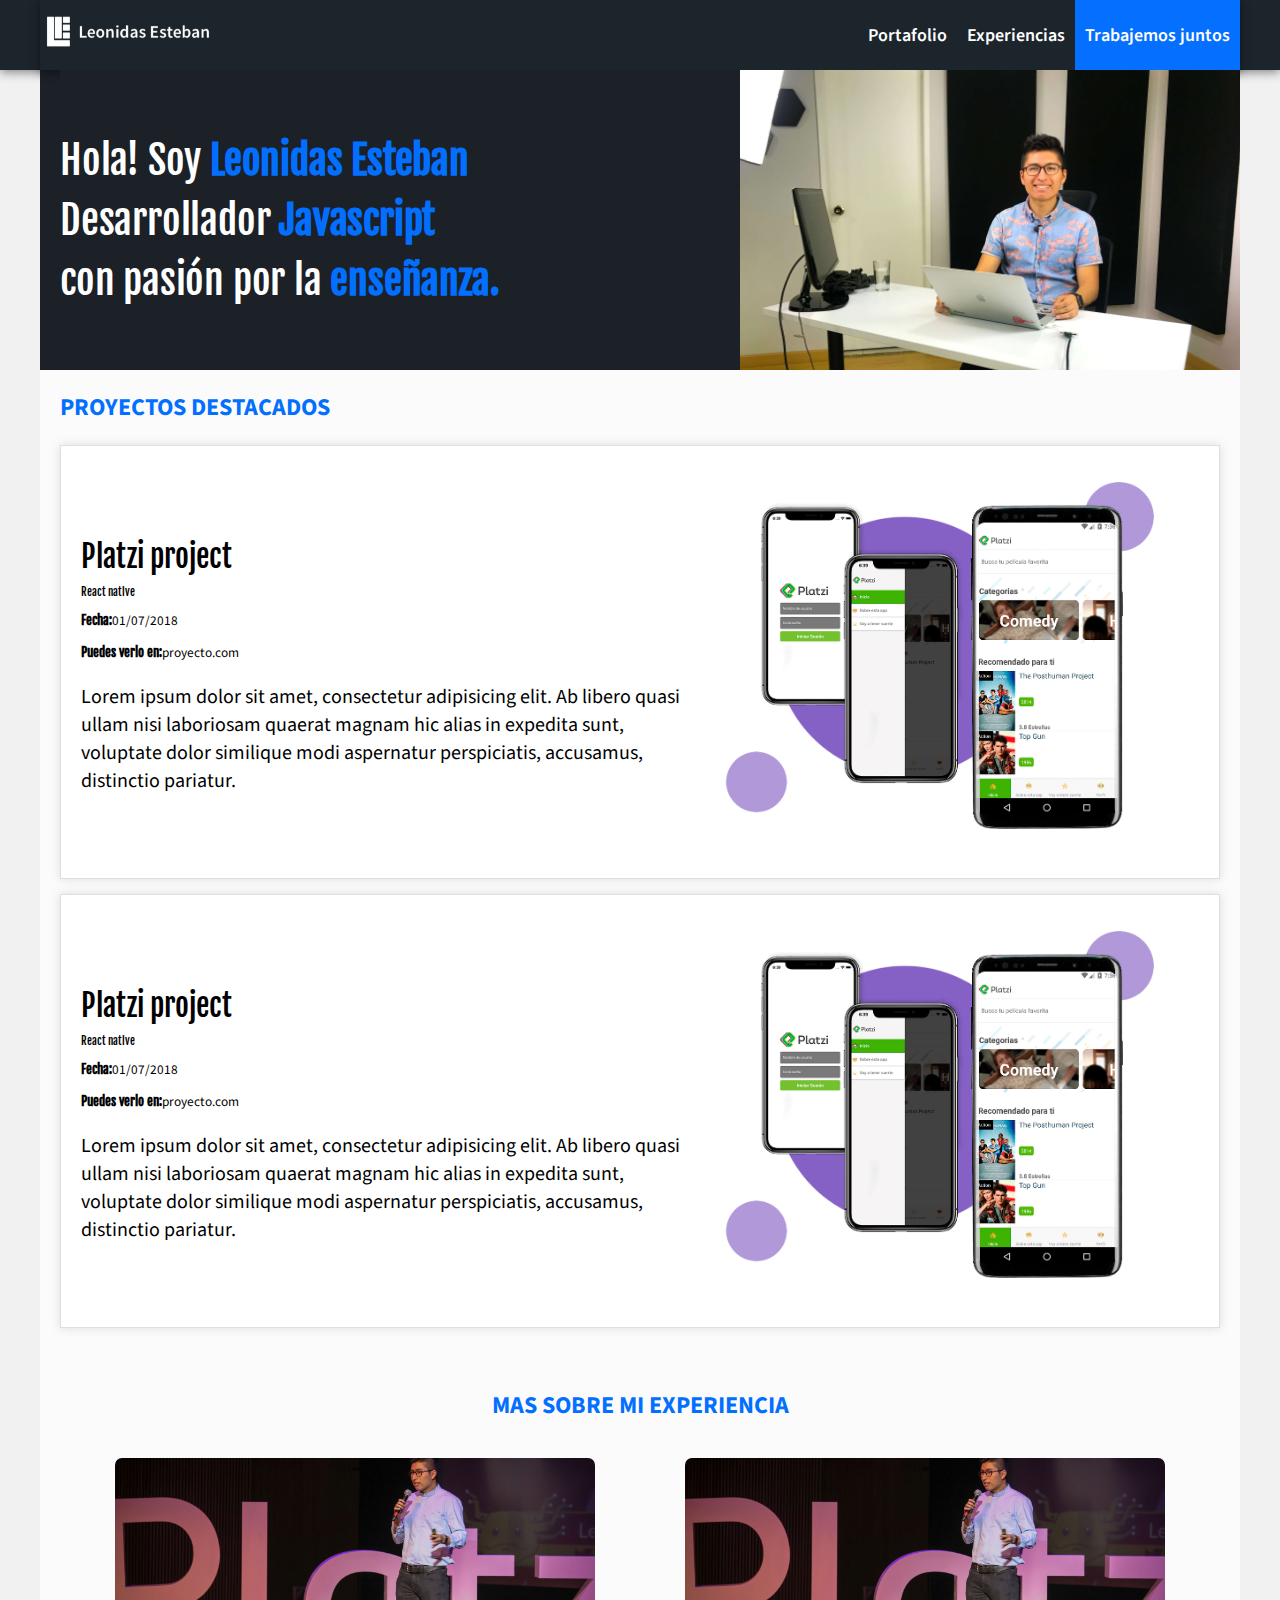
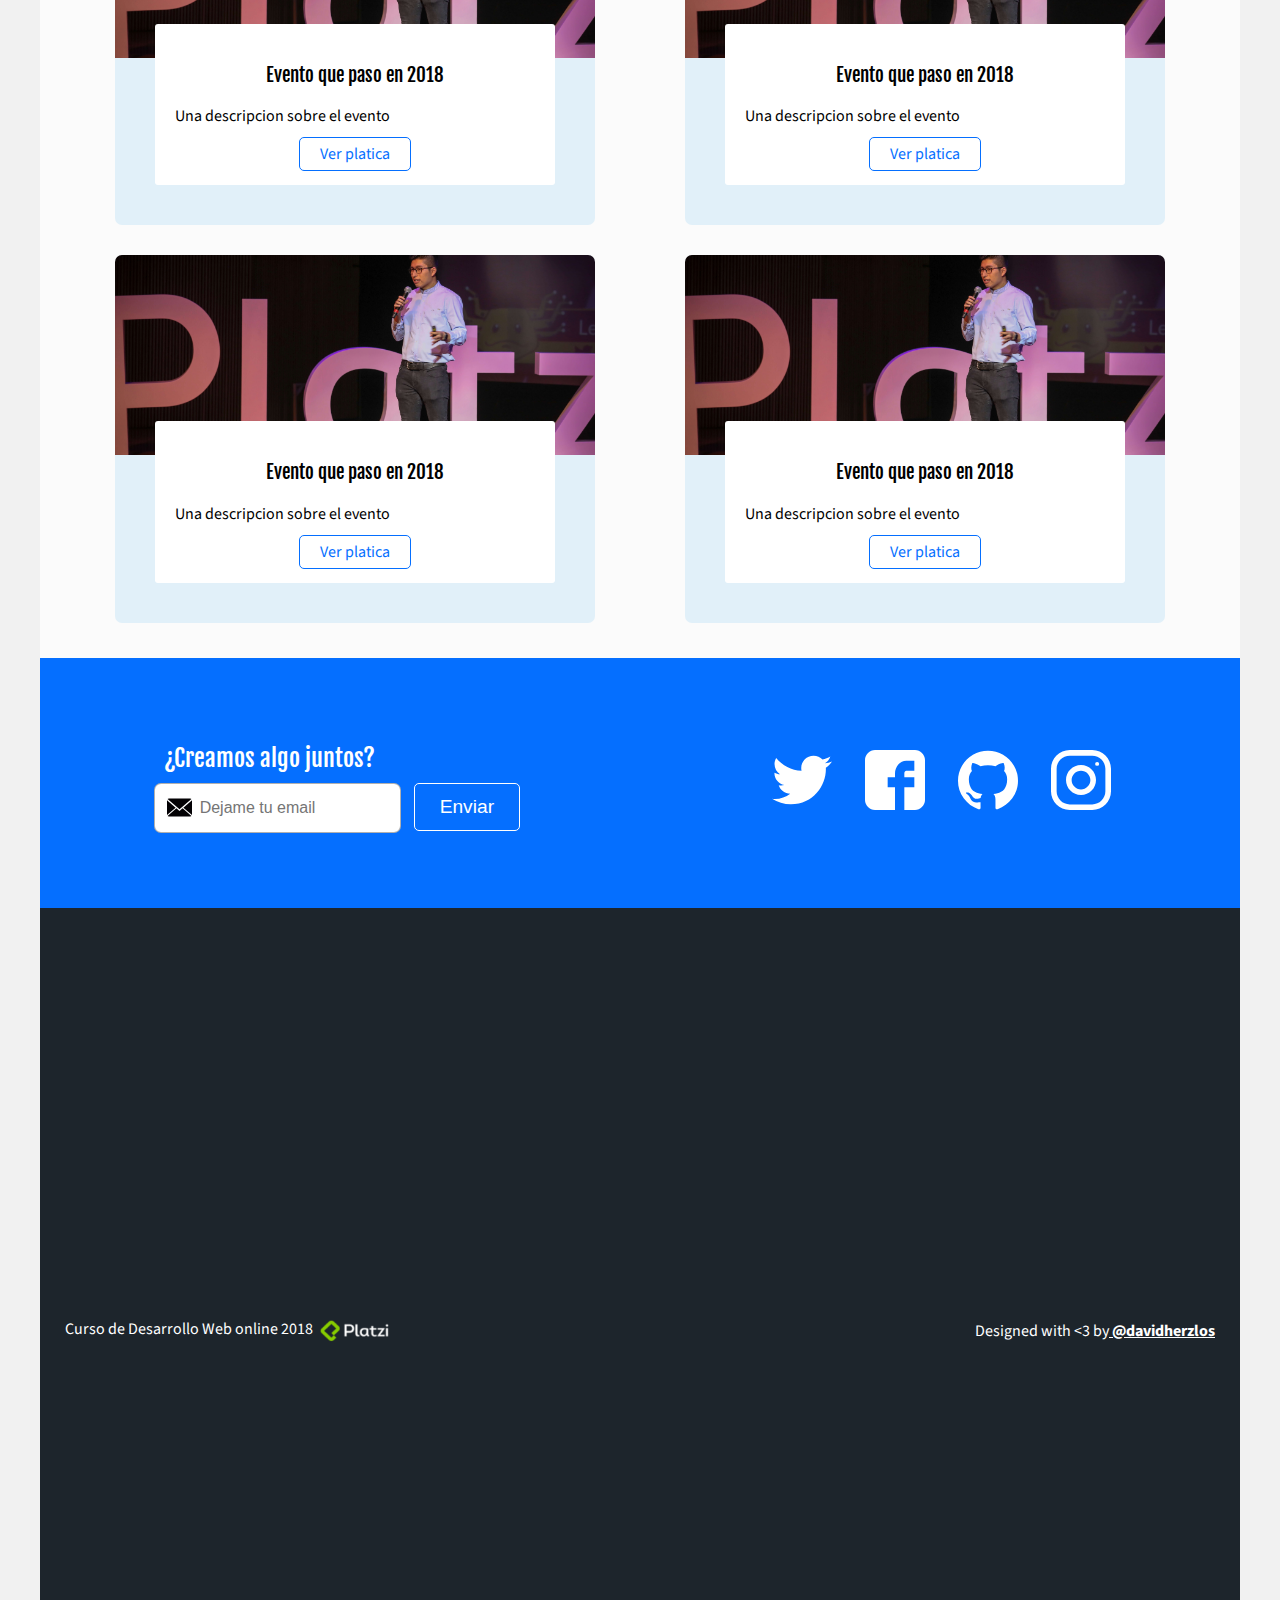
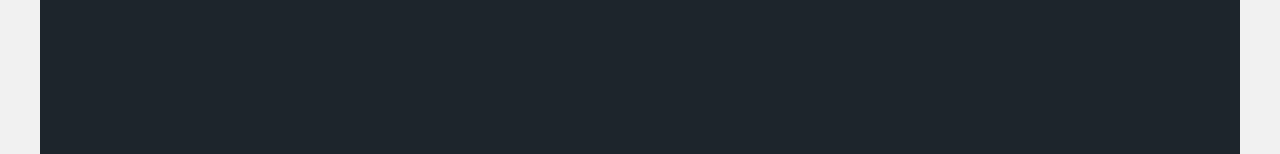
==== index.html @ 34d15c37 "Initial commit" ====
<!DOCTYPE html>
<html lang="es">
  <head>
    <meta charset="UTF-8">
    <meta name="viewport" content="width=device-width, initial-scale=1.0">
    <meta http-equiv="X-UA-Compatible" content="ie=edge">
    <title>@davidherzlos</title>
    <!-- Estos atributos son nuevos -->
    <link rel="icon" type="image/png" href="./images/favicon.png">
    <link rel="stylesheet" href="./style.css">
  </head>
  <body>
    <style>
      /* gris oscuro #1d252c */
      /* gris claro #626262 */
      /* background gris #1b2127 */
      /* celeste  #026fff */

      /* Imports */
      @import url('https://fonts.googleapis.com/css?family=Fjalla+One|Source+Sans+Pro');

      /* Estilos generales */
      body {
        font-family: 'Source Sans Pro', sans-serif;
        margin: 0;
        background-color: #f1f1f1;
      }
      h1, h2, h3, h4, h5, h6 {
        font-family: 'Fjalla One', sans-serif;
        font-weight: normal;
      }
      h1 {
        color: white;
        font-size: 40px;
        line-height: 1.5em;
        letter-spacing: -.2px;
        margin: 0;
        /* text-transform: uppercase; */
        /* text-decoration: underline; */
      }
      h1 strong {
        color: #026fff;
      }
      h2 {
        color: #026fff;
        text-transform: uppercase;
        font-family: 'Source Sans Pro', sans-serif;
        font-weight: bolder;
        font-size: 24px;
        margin: 0;
        padding: 20px;
      }
      ol, ul {
        margin: 0; 
        padding: 0;
        list-style: none;
      }
      figure {
        margin: 0;
      }
      .header {
        height: 70px;
        background-color: #1d252c;
        color: white;
        display: flex;
        justify-content: space-between;
        align-items: center;
        box-shadow: 0px 2px 10px #0000007a;
      }
      .header .logo img {
        height: 50px;
      }
      .header ol {
        display: flex;
      }
      .header ol li {
        height: 70px;
      }
      .header a {
        /* Aquí estuvo buena la parte de hacer ligas con alto y centradas */
        color: white;
        text-decoration: none;
        height: inherit;
        display: flex;
        align-items: center;
        padding: 0 10px;
        font-size: 18px;
        font-weight: 600;
      }
      .contact-link {
        background: #056fff;
      }
      .hero {
        background-color: #1b2127;
        /* height: 300px; */
        /* background-image: url('./images/hero.jpg'); */
        /* background-size: 500px 300px; */
        /* background-repeat: no-repeat; */
        /* background-position-x: right; */
        display: flex;
        align-items: center;
        justify-content: space-between;
        /* height: 500px; */
        /* overflow: hidden; */
        height: 300px;;
        padding-left: 20px;
      }
      .hero figure {
        height: inherit;
        overflow: hidden;
      }
      .hero-image {
        width: 500px;
        object-fit: cover;
      }
      .portfolio {
        background-color: #fbfbfb;
        padding-bottom: 5px;

      }
      .project {
        /* Los colores de borde se heredan del texto */
        margin: 0px 20px 15px 20px;
        padding: 20px;
        /* Una propiedad interesante es border-box, para fijar un ancho que suma los paddins y margins */
        display: flex;
        flex-direction: row;
        align-items: center;
        justify-content: space-between;
        box-shadow: 0px 0px 9px 0px #8282823d;
        border: 1px solid #9898984f;
        background: white;
        /* border-radius: 3px; */
      }
      .project-title {
        font-size: 30px;
        margin-bottom: 10px;
      }
      .project-course,
      .project-date,
      .project-url {
        margin: 10px 0;
      }
      .project-description {
        font-size: 20px;
        
      }
      .project strong {
        font-family: 'Fjalla One', sans-serif;
      }
      .project-imageContainer {
        width: 500px;
      }
      .footer {
        color: white;
        background-color: #1d252c;
        display: flex;
        align-items: center;
        justify-content: space-between;
        padding: 5px 25px;
      }
      .footer img {
        width: 80px;
        /* para alinear textos mezclados con otros elementos */
        vertical-align: middle;
      }
      .footer a {
        color: white;
      }
      .event-list {
        padding: 20px 0;
        display: flex;
        flex-wrap: wrap;
        justify-content: space-evenly;
        background-color: #fbfbfb;
      }
      .event-list-title {
        /* margin-left: 20px; */
        display: block;
      }
      .event {
        margin: 15px;
        width: 480px;
        border-radius: 7px;
        overflow: hidden;
        flex-shrink: 0;
        background-color: hsl(202, 67%, 93%);
      }
      .event img {
        width: 480px;
        height: 200px;
        /* ATención, para ajustar imagenes */
        object-fit: cover;
      }
      .event-detail {
        margin: 40px 40px;
        margin-top: -40px;
        background-color: white;
        position: relative;
        padding: 20px;
        text-align: center;
        border-radius: 3px;
      }
      .event-description {
        text-align: left;
      }
      .event-url {
        /* el border asimila el color del texto */
        color: #056fff;
        border: 1px solid;
        padding: 5px 20px;
        text-decoration: none;
        border-radius: 5px;
      }
      .contact {
        background-color: #056fff;
        color: white;
        height: 250px;
        display: flex;
        align-items: center;
        justify-content: space-around;
      }
      .social-link {
        width: 60px;
        height: 60px;
        background-size: 60px 60px;
        display: inline-block;
        margin: 0 15px;
      }
      .social-link.twitter {
        background-image: url('./images/twitter.svg');
      }
      .social-link.facebook {
        background-image: url('./images/facebook.svg');
      }
      .social-link.github {
        background-image: url('./images/github.svg');
      }
      .social-link.instagram {
        background-image: url('./images/instagram.svg');
      }
      .form-email input {
        border: 1px solid #8080809e;
        border-radius: 7px;
        padding: 15px 20px 15px 45px;
        background-image: url(./images/envelope.svg);
        background-size: 25px;
        background-repeat: no-repeat;
        background-position-y: center;
        background-position-x: 12px;
        width: 180px;
        font-size: 1em;
      }
      .form-email button {
        /* display: block; */
        background: transparent;
        color: white;
        padding: 12px 25px;
        border: 1px solid;
        border-radius: 5px;
        margin: 0 10px;
        font-size: 1.2em;
      }
      .form-email h3 {
        font-size: 1.5em;
        margin: 10px;
      }
      .main-container {
        width: 1200px;
        margin: 0 auto;
      }
      .container {
        width: 1200px;
        margin: 0 auto;
        display: inherit;
        justify-content: inherit;
        align-items: inherit;
        height: inherit;
        /* border: 1px solid fuchsia; */
        flex-wrap: inherit;
        box-shadow: inherit;
        background: inherit;
      }
    </style>
      <header class="header">
        <div class="container">
          <figure class="logo">
            <img src="./images/logo.png" alt="Logo de davidherzlos.com" />
          </figure>
          <nav class="menu">
            <ol>
              <!-- Las ligas de preferencia en espanol -->
              <li><a id="portafolio-anchor" class="portfolio-link" href="#">Portafolio</a></li>
              <li><a id="experiencias-anchor" class="events-link" href="#">Experiencias</a></li>
              <li><a id="contacto-anchor" class="contact-link" href="#">Trabajemos juntos</a></li>
            </ol>
          </nav>
        </div>
      </header>
    <div class="main-container">
      <section class="hero">
        <div class="container">
          <h1>
            Hola! Soy <strong>Leonidas Esteban</strong><br/> Desarrollador <strong>Javascript</strong><br/>  con pasión por la <strong>enseñanza.</strong>
          </h1>                                                                                      
          <figure>
            <img class="hero-image" src="./images/hero.jpg" alt="Hero section">
          </figure>
        </div>
      </section>
      <section id="portafolio" class="portfolio">
        <div class="container">
          <h2>Proyectos destacados</h2>
          <article class="project">
            <div class="project-details">
              <h3 class="project-title">Platzi project</h3>
              <h6 class="project-course">React native</h6>
                <p class="project-date"><small><strong>Fecha:</strong>01/07/2018</small></p>
                <p class="project-url"><small><strong>Puedes verlo en:</strong>proyecto.com</small></p>
                <p class="project-description">Lorem ipsum dolor sit amet, consectetur adipisicing elit. Ab libero quasi ullam nisi laboriosam quaerat magnam hic alias in expedita sunt, voluptate dolor similique modi aspernatur perspiciatis, accusamus, distinctio pariatur.</p>
            </div>
            <figure class="project-imageContainer">
              <img class="project-image" src="./images/platzi-video-react-native.png" alt="proyecto del curso de react native" width="500px" class="project-image" src="./images/platzi-video-react-native.png" alt="proyecto del curso de react native" width="500px"/>
            </figure>
          </article>
          <article class="project">
            <div class="project-details">
              <h3 class="project-title">Platzi project</h3>
              <h6 class="project-course">React native</h6>
                <p class="project-date"><small><strong>Fecha:</strong>01/07/2018</small></p>
                <p class="project-url"><small><strong>Puedes verlo en:</strong>proyecto.com</small></p>
                <p class="project-description">Lorem ipsum dolor sit amet, consectetur adipisicing elit. Ab libero quasi ullam nisi laboriosam quaerat magnam hic alias in expedita sunt, voluptate dolor similique modi aspernatur perspiciatis, accusamus, distinctio pariatur.</p>
            </div>
            <figure class="project-imageContainer">
              <img class="project-image" src="./images/platzi-video-react-native.png" alt="proyecto del curso de react native" width="500px" class="project-image" src="./images/platzi-video-react-native.png" alt="proyecto del curso de react native" width="500px"/>
            </figure>
          </article>
        </div>
      </section>
      <section class="event-list">
        <div class="container">
          <h2 id="eventos" class="event-list-title">Mas sobre mi experiencia</h2>
        </div>
        <div class="container">
          <article class="event">
            <figure class="event-imageContainer">
              <img class="event-image" src="./images/platzi-conf.jpg" alt="" width="500px" />
            </figure>
            <div class="event-detail">
              <h3 class="event-title">Evento que paso en 2018</h3>
              <p class="event-description">Una descripcion sobre el evento</p>
              <a class="event-url" href="#">Ver platica</a>
            </div>
          </article>
          <article class="event">
            <figure class="event-imageContainer">
              <img class="event-image" src="./images/platzi-conf.jpg" alt="" width="500px" />
            </figure>
            <div class="event-detail">
              <h3 class="event-title">Evento que paso en 2018</h3>
              <p class="event-description">Una descripcion sobre el evento</p>
              <a class="event-url" href="#">Ver platica</a>
            </div>
          </article>
          <article class="event">
            <figure class="event-imageContainer">
              <img class="event-image" src="./images/platzi-conf.jpg" alt="" width="500px" />
            </figure>
            <div class="event-detail">
              <h3 class="event-title">Evento que paso en 2018</h3>
              <p class="event-description">Una descripcion sobre el evento</p>
              <a class="event-url" href="#">Ver platica</a>
            </div>
          </article>
          <article class="event">
            <figure class="event-imageContainer">
              <img class="event-image" src="./images/platzi-conf.jpg" alt="" width="500px" />
            </figure>
            <div class="event-detail">
              <h3 class="event-title">Evento que paso en 2018</h3>
              <p class="event-description">Una descripcion sobre el evento</p>
              <a class="event-url" href="#">Ver platica</a>
            </div>
          </article>
        </div>
      </section>
      <div></div>
      <section id="contacto" class="contact">
        <div class="container">
          <form class="form-email" action="/suscripcion">
            <!-- <label for="emailField">Djame tu email</label> esto es bueno para checkboxes por ejemplo, ya que no cuenta con placeholder-->
            <h3>¿Creamos algo juntos?</h3>
            <input id="emailField" type="email" placeholder="Dejame tu email" required>
            <button type="submit" name="button">Enviar</button>
          </form>
          <div class="social">
            <a href="https://twitter.com/davidherzlos" class="social-link twitter"></a>
            <a href="https://facebook.com/david" class="social-link facebook"></a>
            <a href="https://github.com/davidherzlos" class="social-link github"></a>
            <a href="https://instagram.com/davidherzlos" class="social-link instagram"></a>
          </div>
        </div>
      </section>
      <footer class="footer">
        <div class="container">
          <div>
            <p>Curso de Desarrollo Web online 2018 <img src="./images/platzi.png" alt="Platzi"></p>
          </div>
          <div>
              Designed with <3 by<a href="https://twitter.com/davidherzlos"> <strong>@davidherzlos</strong></a>
          </div>
        </div>
        <br>
        <br>
        <br>
        <br>
        <br>
        <br>
        <br>
        <br>
        <br>
        <br>
        <br>
        <br>
        <br>
        <br>
        <br>
        <br>
        <br>
        <br>
        <br>
        <br>
        <br>
        <br>
        <br>
        <br>
        <br>
        <br>
        <br>
        <br>
        <br>
        <br>
        <br>
        <br>
        <br>
        <br>
        <br>
        <br>
        <br>
        <br>
      </footer>
    </div>
    <script src="https://ajax.googleapis.com/ajax/libs/jquery/1.8.3/jquery.min.js"></script>
    <script src="./script/animatescroll.js"></script>
    <script src="./script/scrollingEffects.js"></script>
  </body>
</html>
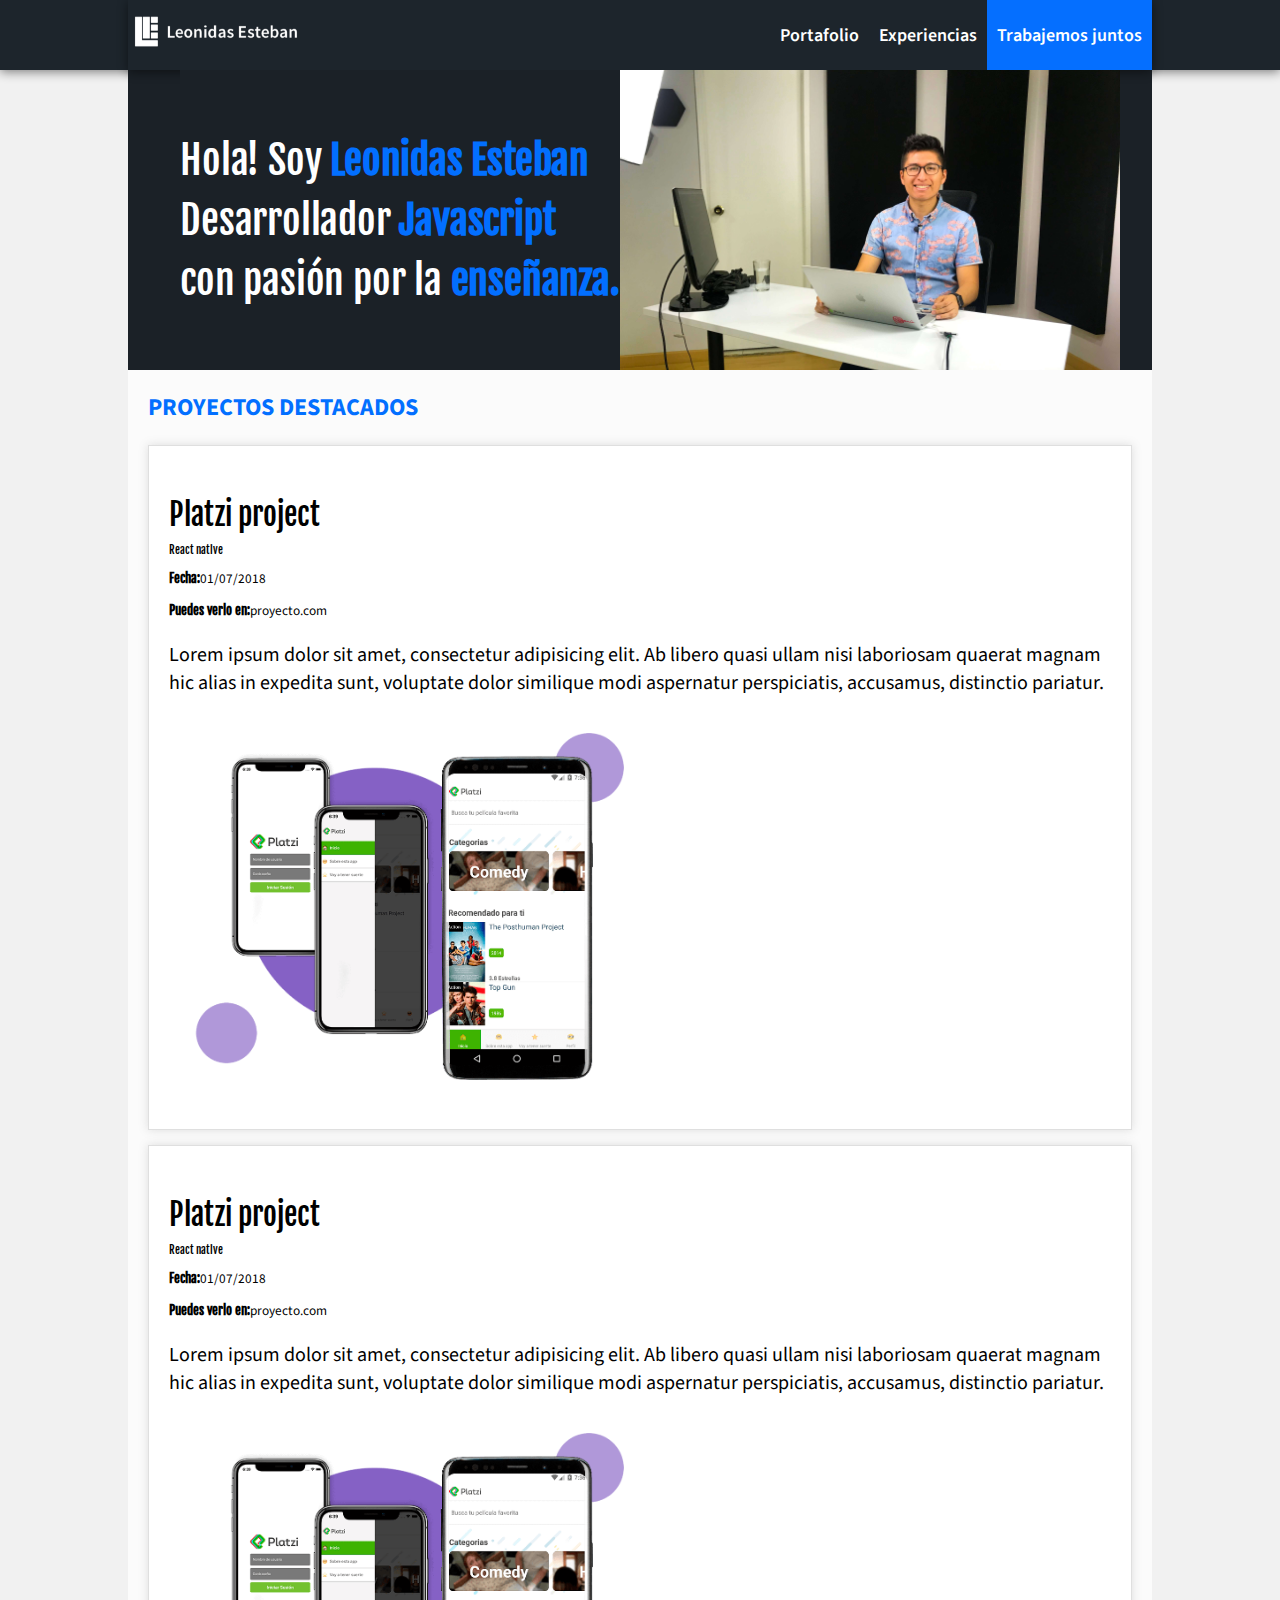
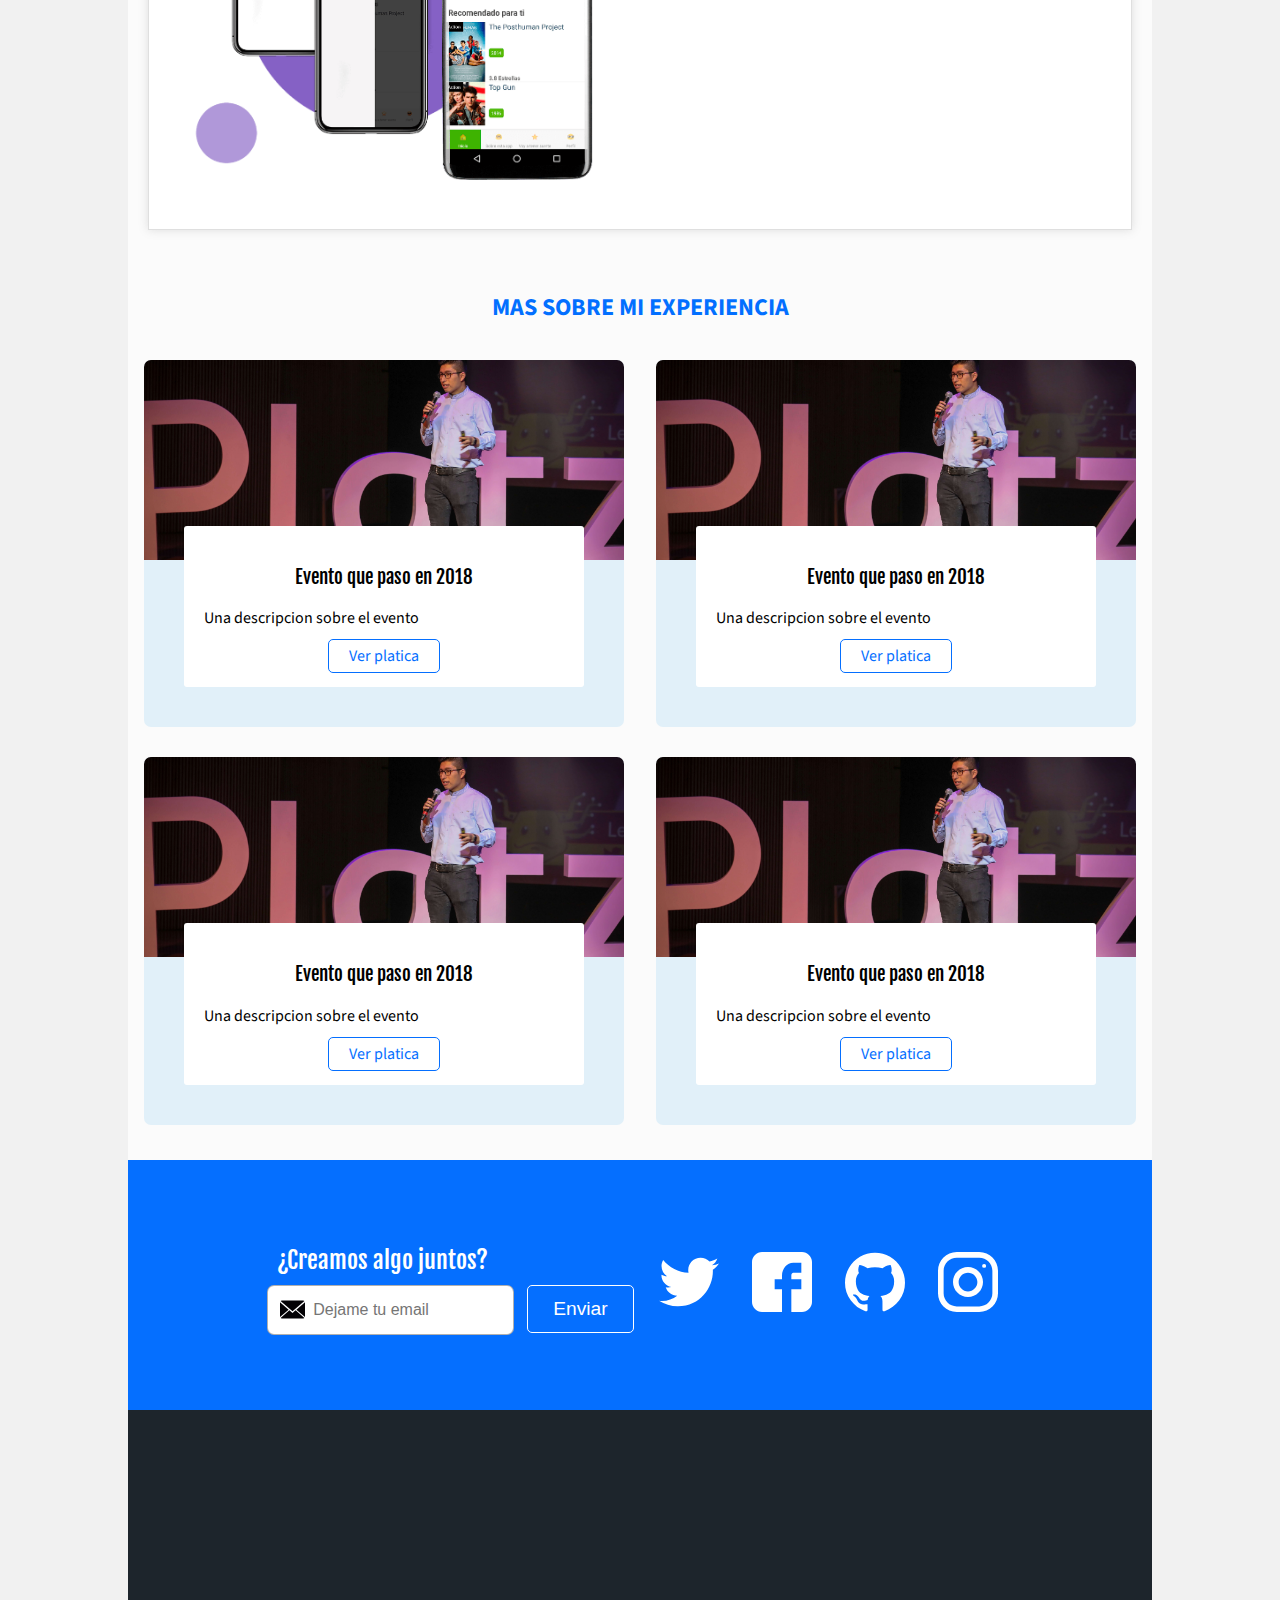
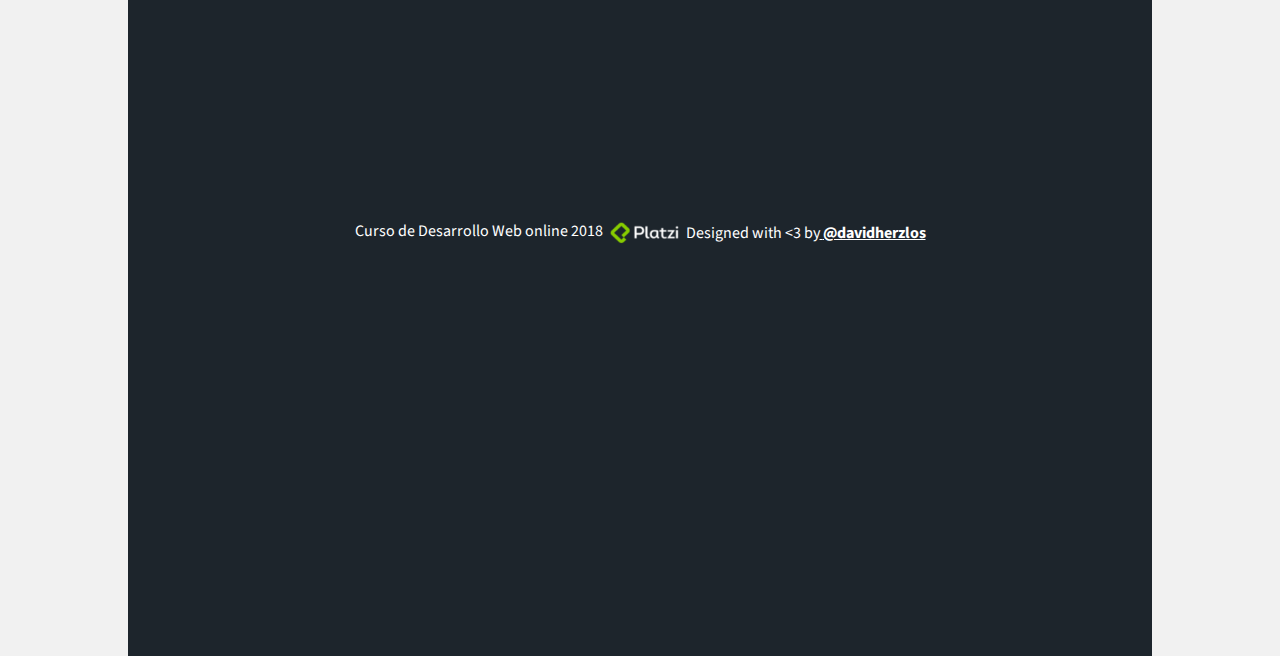
==== commit 1bf779d0: "RWD: Header section finished" ====
--- a/index.html
+++ b/index.html
@@ -5,283 +5,16 @@
     <meta name="viewport" content="width=device-width, initial-scale=1.0">
     <meta http-equiv="X-UA-Compatible" content="ie=edge">
     <title>@davidherzlos</title>
-    <!-- Estos atributos son nuevos -->
+    
+    <!-- Este atributo es nuevo -->
     <link rel="icon" type="image/png" href="./images/favicon.png">
-    <link rel="stylesheet" href="./style.css">
+    
+    <link rel="stylesheet" href="app.css">
+    <link rel="stylesheet" href="style.css">
+    <!-- Como cargar hoja de estilos con media querys -->
+    <!-- <link rel="stylesheet" href="large.css" media="screen and (max-width: 1024px)"> -->
   </head>
   <body>
-    <style>
-      /* gris oscuro #1d252c */
-      /* gris claro #626262 */
-      /* background gris #1b2127 */
-      /* celeste  #026fff */
-
-      /* Imports */
-      @import url('https://fonts.googleapis.com/css?family=Fjalla+One|Source+Sans+Pro');
-
-      /* Estilos generales */
-      body {
-        font-family: 'Source Sans Pro', sans-serif;
-        margin: 0;
-        background-color: #f1f1f1;
-      }
-      h1, h2, h3, h4, h5, h6 {
-        font-family: 'Fjalla One', sans-serif;
-        font-weight: normal;
-      }
-      h1 {
-        color: white;
-        font-size: 40px;
-        line-height: 1.5em;
-        letter-spacing: -.2px;
-        margin: 0;
-        /* text-transform: uppercase; */
-        /* text-decoration: underline; */
-      }
-      h1 strong {
-        color: #026fff;
-      }
-      h2 {
-        color: #026fff;
-        text-transform: uppercase;
-        font-family: 'Source Sans Pro', sans-serif;
-        font-weight: bolder;
-        font-size: 24px;
-        margin: 0;
-        padding: 20px;
-      }
-      ol, ul {
-        margin: 0; 
-        padding: 0;
-        list-style: none;
-      }
-      figure {
-        margin: 0;
-      }
-      .header {
-        height: 70px;
-        background-color: #1d252c;
-        color: white;
-        display: flex;
-        justify-content: space-between;
-        align-items: center;
-        box-shadow: 0px 2px 10px #0000007a;
-      }
-      .header .logo img {
-        height: 50px;
-      }
-      .header ol {
-        display: flex;
-      }
-      .header ol li {
-        height: 70px;
-      }
-      .header a {
-        /* Aquí estuvo buena la parte de hacer ligas con alto y centradas */
-        color: white;
-        text-decoration: none;
-        height: inherit;
-        display: flex;
-        align-items: center;
-        padding: 0 10px;
-        font-size: 18px;
-        font-weight: 600;
-      }
-      .contact-link {
-        background: #056fff;
-      }
-      .hero {
-        background-color: #1b2127;
-        /* height: 300px; */
-        /* background-image: url('./images/hero.jpg'); */
-        /* background-size: 500px 300px; */
-        /* background-repeat: no-repeat; */
-        /* background-position-x: right; */
-        display: flex;
-        align-items: center;
-        justify-content: space-between;
-        /* height: 500px; */
-        /* overflow: hidden; */
-        height: 300px;;
-        padding-left: 20px;
-      }
-      .hero figure {
-        height: inherit;
-        overflow: hidden;
-      }
-      .hero-image {
-        width: 500px;
-        object-fit: cover;
-      }
-      .portfolio {
-        background-color: #fbfbfb;
-        padding-bottom: 5px;
-
-      }
-      .project {
-        /* Los colores de borde se heredan del texto */
-        margin: 0px 20px 15px 20px;
-        padding: 20px;
-        /* Una propiedad interesante es border-box, para fijar un ancho que suma los paddins y margins */
-        display: flex;
-        flex-direction: row;
-        align-items: center;
-        justify-content: space-between;
-        box-shadow: 0px 0px 9px 0px #8282823d;
-        border: 1px solid #9898984f;
-        background: white;
-        /* border-radius: 3px; */
-      }
-      .project-title {
-        font-size: 30px;
-        margin-bottom: 10px;
-      }
-      .project-course,
-      .project-date,
-      .project-url {
-        margin: 10px 0;
-      }
-      .project-description {
-        font-size: 20px;
-        
-      }
-      .project strong {
-        font-family: 'Fjalla One', sans-serif;
-      }
-      .project-imageContainer {
-        width: 500px;
-      }
-      .footer {
-        color: white;
-        background-color: #1d252c;
-        display: flex;
-        align-items: center;
-        justify-content: space-between;
-        padding: 5px 25px;
-      }
-      .footer img {
-        width: 80px;
-        /* para alinear textos mezclados con otros elementos */
-        vertical-align: middle;
-      }
-      .footer a {
-        color: white;
-      }
-      .event-list {
-        padding: 20px 0;
-        display: flex;
-        flex-wrap: wrap;
-        justify-content: space-evenly;
-        background-color: #fbfbfb;
-      }
-      .event-list-title {
-        /* margin-left: 20px; */
-        display: block;
-      }
-      .event {
-        margin: 15px;
-        width: 480px;
-        border-radius: 7px;
-        overflow: hidden;
-        flex-shrink: 0;
-        background-color: hsl(202, 67%, 93%);
-      }
-      .event img {
-        width: 480px;
-        height: 200px;
-        /* ATención, para ajustar imagenes */
-        object-fit: cover;
-      }
-      .event-detail {
-        margin: 40px 40px;
-        margin-top: -40px;
-        background-color: white;
-        position: relative;
-        padding: 20px;
-        text-align: center;
-        border-radius: 3px;
-      }
-      .event-description {
-        text-align: left;
-      }
-      .event-url {
-        /* el border asimila el color del texto */
-        color: #056fff;
-        border: 1px solid;
-        padding: 5px 20px;
-        text-decoration: none;
-        border-radius: 5px;
-      }
-      .contact {
-        background-color: #056fff;
-        color: white;
-        height: 250px;
-        display: flex;
-        align-items: center;
-        justify-content: space-around;
-      }
-      .social-link {
-        width: 60px;
-        height: 60px;
-        background-size: 60px 60px;
-        display: inline-block;
-        margin: 0 15px;
-      }
-      .social-link.twitter {
-        background-image: url('./images/twitter.svg');
-      }
-      .social-link.facebook {
-        background-image: url('./images/facebook.svg');
-      }
-      .social-link.github {
-        background-image: url('./images/github.svg');
-      }
-      .social-link.instagram {
-        background-image: url('./images/instagram.svg');
-      }
-      .form-email input {
-        border: 1px solid #8080809e;
-        border-radius: 7px;
-        padding: 15px 20px 15px 45px;
-        background-image: url(./images/envelope.svg);
-        background-size: 25px;
-        background-repeat: no-repeat;
-        background-position-y: center;
-        background-position-x: 12px;
-        width: 180px;
-        font-size: 1em;
-      }
-      .form-email button {
-        /* display: block; */
-        background: transparent;
-        color: white;
-        padding: 12px 25px;
-        border: 1px solid;
-        border-radius: 5px;
-        margin: 0 10px;
-        font-size: 1.2em;
-      }
-      .form-email h3 {
-        font-size: 1.5em;
-        margin: 10px;
-      }
-      .main-container {
-        width: 1200px;
-        margin: 0 auto;
-      }
-      .container {
-        width: 1200px;
-        margin: 0 auto;
-        display: inherit;
-        justify-content: inherit;
-        align-items: inherit;
-        height: inherit;
-        /* border: 1px solid fuchsia; */
-        flex-wrap: inherit;
-        box-shadow: inherit;
-        background: inherit;
-      }
-    </style>
       <header class="header">
         <div class="container">
           <figure class="logo">
@@ -454,4 +187,4 @@
     <script src="./script/animatescroll.js"></script>
     <script src="./script/scrollingEffects.js"></script>
   </body>
-</html>+</html>
--- a/app.css
+++ b/app.css
@@ -0,0 +1,297 @@
+/* gris oscuro #1d252c */
+/* gris claro #626262 */
+/* background gris #1b2127 */
+/* celeste  #026fff */
+
+/* Imports */
+@import url('https://fonts.googleapis.com/css?family=Fjalla+One|Source+Sans+Pro');
+
+/* Estilos generales */
+body {
+  font-family: 'Source Sans Pro', sans-serif;
+  margin: 0;
+  background-color: #f1f1f1;
+}
+h1, h2, h3, h4, h5, h6 {
+  font-family: 'Fjalla One', sans-serif;
+  font-weight: normal;
+}
+h1 {
+  color: white;
+  font-size: 40px;
+  line-height: 1.5em;
+  letter-spacing: -.2px;
+  margin: 0;
+  /* text-transform: uppercase; */
+  /* text-decoration: underline; */
+}
+h1 strong {
+  color: #026fff;
+}
+h2 {
+  color: #026fff;
+  text-transform: uppercase;
+  font-family: 'Source Sans Pro', sans-serif;
+  font-weight: bolder;
+  font-size: 24px;
+  margin: 0;
+  padding: 20px;
+}
+ol, ul {
+  margin: 0; 
+  padding: 0;
+  list-style: none;
+}
+figure {
+  margin: 0;
+}
+.header {
+  height: 70px;
+  background-color: #1d252c;
+  color: white;
+  display: flex;
+  justify-content: space-between;
+  flex-wrap: wrap;
+  align-items: center;
+  flex: 1; /*Tomar todo el ancho de pantalla*/
+  box-shadow: 0px 2px 10px #0000007a;
+}
+.header .logo img {
+  height: 50px;
+}
+.header ol {
+  display: flex;
+}
+.header ol li {
+  height: 70px;
+}
+.header a {
+  /* Aquí estuvo buena la parte de hacer ligas con alto y centradas */
+  color: white;
+  text-decoration: none;
+  height: inherit;
+  display: flex;
+  align-items: center;
+  padding: 0 10px;
+  font-size: 18px;
+  font-weight: 600;
+}
+.contact-link {
+  background: #056fff;
+}
+.hero {
+  background-color: #1b2127;
+  /* height: 300px; */
+  /* background-image: url('./images/hero.jpg'); */
+  /* background-size: 500px 300px; */
+  /* background-repeat: no-repeat; */
+  /* background-position-x: right; */
+  display: flex;
+  align-items: center;
+  justify-content: space-between;
+  /* height: 500px; */
+  /* overflow: hidden; */
+  height: 300px;;
+  padding-left: 20px;
+  flex-wrap: wrap;
+}
+.hero figure {
+  height: inherit;
+  overflow: hidden;
+}
+.hero-image {
+  width: 500px;
+  object-fit: cover;
+}
+.portfolio {
+  background-color: #fbfbfb;
+  padding-bottom: 5px;
+
+}
+.project {
+  /* Los colores de borde se heredan del texto */
+  margin: 0px 20px 15px 20px;
+  padding: 20px;
+  /* Una propiedad interesante es border-box, para fijar un ancho que suma los paddins y margins */
+  display: flex;
+  flex-direction: row;
+  align-items: center;
+  justify-content: space-between;
+  box-shadow: 0px 0px 9px 0px #8282823d;
+  border: 1px solid #9898984f;
+  background: white;
+  /* border-radius: 3px; */
+  flex-wrap: wrap;
+}
+.project-title {
+  font-size: 30px;
+  margin-bottom: 10px;
+}
+.project-course,
+.project-date,
+.project-url {
+  margin: 10px 0;
+}
+.project-description {
+  font-size: 20px;
+  
+}
+.project strong {
+  font-family: 'Fjalla One', sans-serif;
+}
+.project-imageContainer {
+  width: 500px;
+}
+.footer {
+  color: white;
+  background-color: #1d252c;
+  display: flex;
+  align-items: center;
+  justify-content: space-between;
+  padding: 5px 25px;
+  flex-wrap: wrap;
+}
+.footer img {
+  width: 80px;
+  /* para alinear textos mezclados con otros elementos */
+  vertical-align: middle;
+}
+.footer a {
+  color: white;
+}
+.event-list {
+  padding: 20px 0;
+  display: flex;
+  flex-wrap: wrap;
+  justify-content: space-evenly;
+  background-color: #fbfbfb;
+}
+.event-list-title {
+  /* margin-left: 20px; */
+  display: block;
+}
+.event {
+  margin: 15px;
+  width: 480px;
+  border-radius: 7px;
+  overflow: hidden;
+  flex-shrink: 0;
+  background-color: hsl(202, 67%, 93%);
+}
+.event img {
+  width: 480px;
+  height: 200px;
+  /* ATención, para ajustar imagenes */
+  object-fit: cover;
+}
+.event-detail {
+  margin: 40px 40px;
+  margin-top: -40px;
+  background-color: white;
+  position: relative;
+  padding: 20px;
+  text-align: center;
+  border-radius: 3px;
+}
+.event-description {
+  text-align: left;
+}
+.event-url {
+  /* el border asimila el color del texto */
+  color: #056fff;
+  border: 1px solid;
+  padding: 5px 20px;
+  text-decoration: none;
+  border-radius: 5px;
+}
+.contact {
+  background-color: #056fff;
+  color: white;
+  height: 250px;
+  display: flex;
+  align-items: center;
+  justify-content: space-around;
+  flex-wrap: wrap;
+}
+.social-link {
+  width: 60px;
+  height: 60px;
+  background-size: 60px 60px;
+  display: inline-block;
+  margin: 0 15px;
+}
+.social-link.twitter {
+  background-image: url('./images/twitter.svg');
+}
+.social-link.facebook {
+  background-image: url('./images/facebook.svg');
+}
+.social-link.github {
+  background-image: url('./images/github.svg');
+}
+.social-link.instagram {
+  background-image: url('./images/instagram.svg');
+}
+.form-email input {
+  border: 1px solid #8080809e;
+  border-radius: 7px;
+  padding: 15px 20px 15px 45px;
+  background-image: url(./images/envelope.svg);
+  background-size: 25px;
+  background-repeat: no-repeat;
+  background-position-y: center;
+  background-position-x: 12px;
+  width: 180px;
+  font-size: 1em;
+}
+.form-email button {
+  /* display: block; */
+  background: transparent;
+  color: white;
+  padding: 12px 25px;
+  border: 1px solid;
+  border-radius: 5px;
+  margin: 0 10px;
+  font-size: 1.2em;
+}
+.form-email h3 {
+  font-size: 1.5em;
+  margin: 10px;
+}
+.main-container {
+  max-width: 1024px;
+  margin: 0 auto;
+}
+.container {
+  max-width: 1024px;
+  margin: 0 auto;
+  display: inherit;
+  justify-content: inherit;
+  align-items: inherit;
+  height: inherit;
+  /* border: 1px solid fuchsia; */
+  flex-wrap: inherit;
+  box-shadow: inherit;
+  background: inherit;
+  flex: inherit;
+}
+/* Media querys, practice */
+
+/* For printing pages  */
+/* @media print {
+  html, body, div, form, img, ul, li, h1, h2, h3, h4, h5 {
+    border: 2px black solid;
+  }
+} */
+
+/* For screen and conditions  */
+/* @media screen and (min-width: 320px) and (max-width: 450px){
+  body {
+    border: 5px solid red;
+  }
+} */
+/* @media screen and (min-width: 320px) and (orientation: portrait){
+  h1{
+    font-size: 6rem;
+  }
+} */
--- a/style.css
+++ b/style.css
@@ -0,0 +1,38 @@
+/* Media querys standar para Desktop First, recomendable asegurar se vea bien en estas medidas */
+
+@media screen and (max-width: 1024px){
+  
+  
+}
+
+@media screen and (max-width: 768px){
+  .header {
+    height: auto;
+    display: block;
+  }
+  .header ol {
+    justify-content: flex-end;
+  }
+  .contact-link {
+    background: none;
+  }
+}
+
+@media screen and (max-width: 480px){
+  .header ol {
+    display: block;
+  }
+  .header ol li {
+    height: 80px;
+  }
+  .header a {
+    
+    justify-content: center;
+  }
+}
+
+@media screen and (max-width: 320px){
+  .header .logo {
+    text-align: center;
+  }
+}
--- a/large.css
+++ b/large.css
@@ -0,0 +1,4 @@
+body {
+  border: 20px solid red;
+
+}
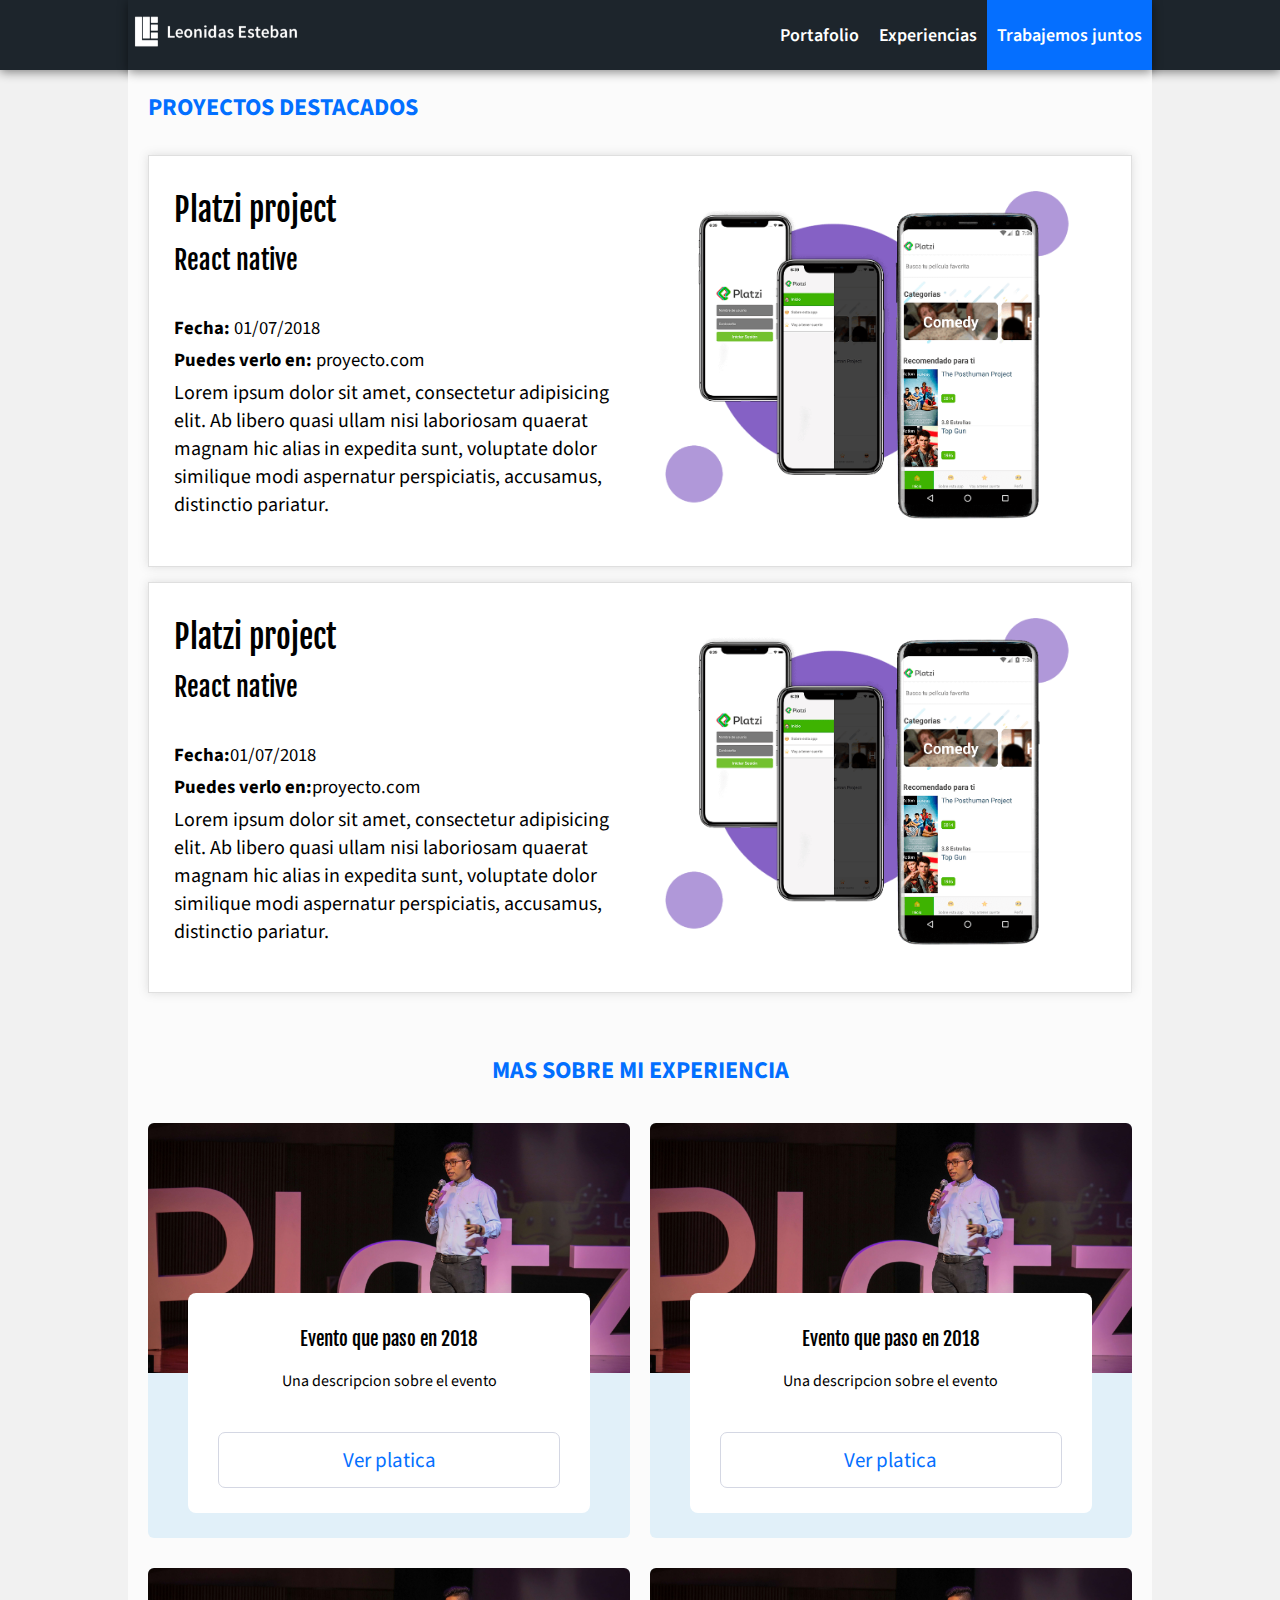
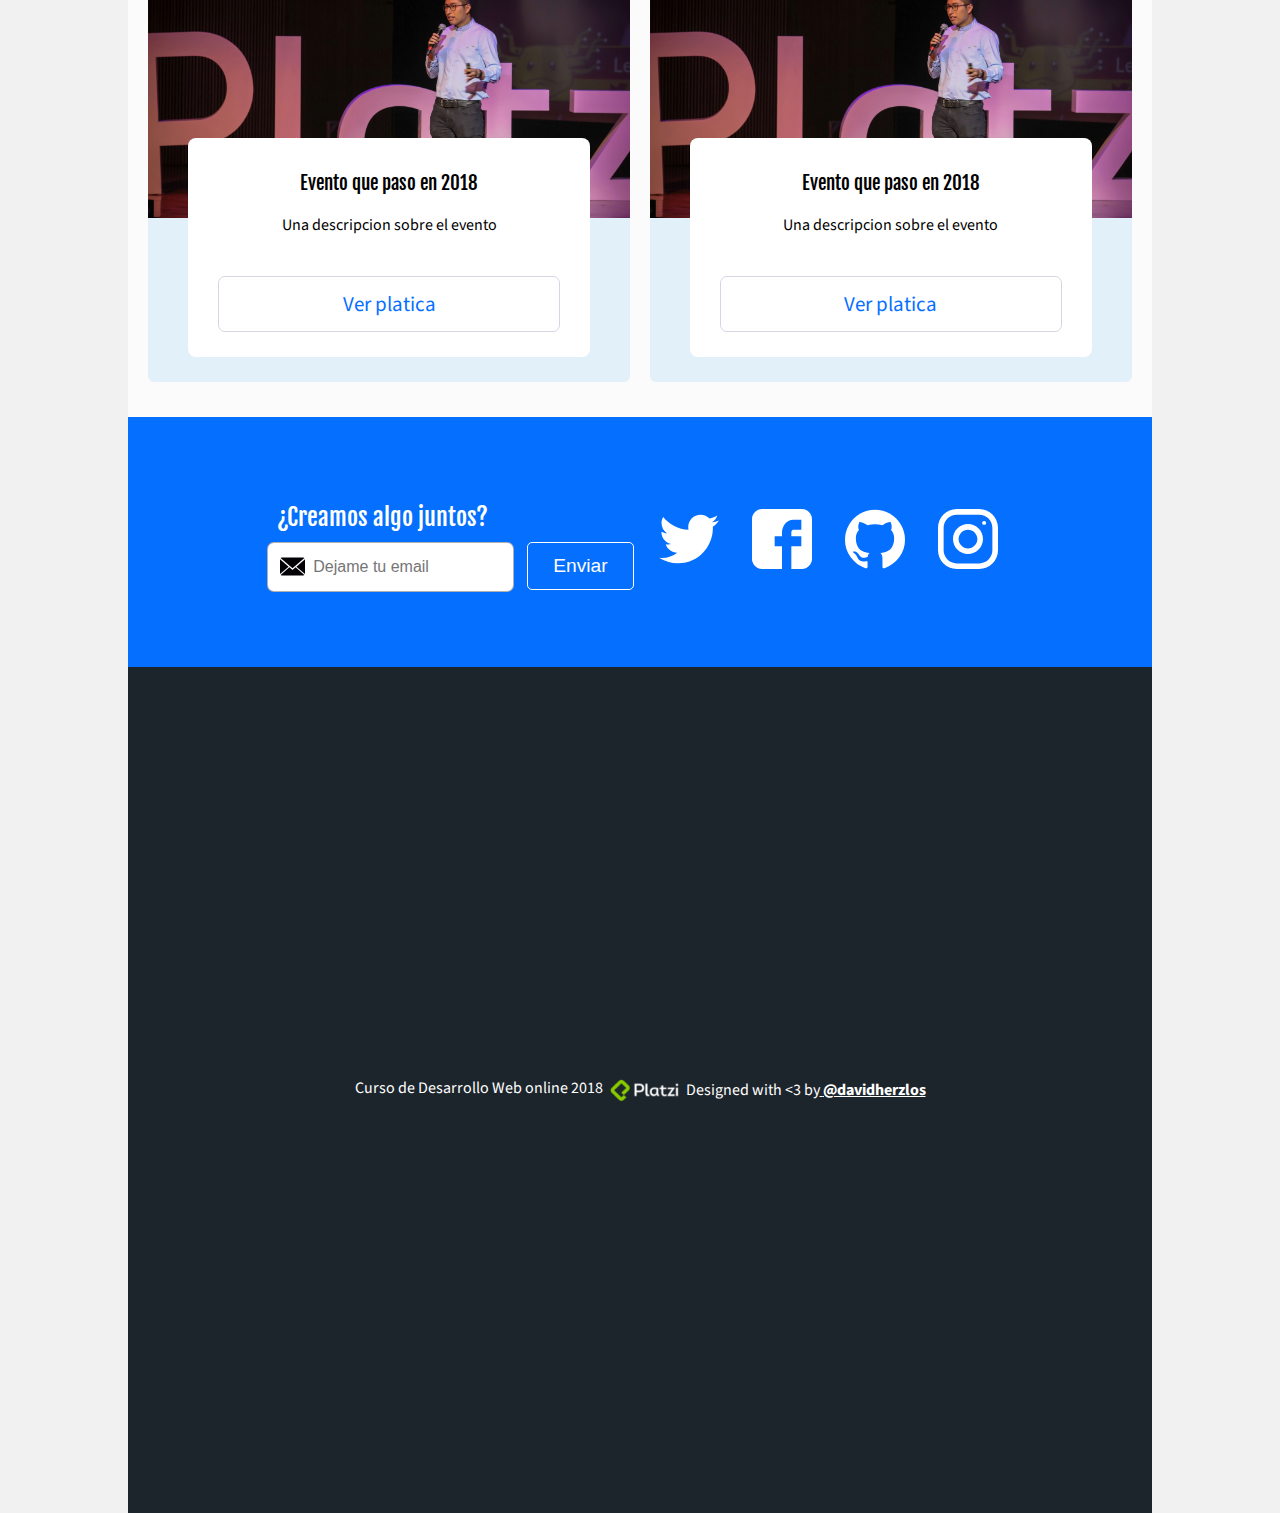
==== commit 31b76a1b: "Adapt events sections and articles for responsive display" ====
--- a/index.html
+++ b/index.html
@@ -31,7 +31,7 @@
         </div>
       </header>
     <div class="main-container">
-      <section class="hero">
+      <!-- <section class="hero">
         <div class="container">
           <h1>
             Hola! Soy <strong>Leonidas Esteban</strong><br/> Desarrollador <strong>Javascript</strong><br/>  con pasión por la <strong>enseñanza.</strong>
@@ -40,7 +40,7 @@
             <img class="hero-image" src="./images/hero.jpg" alt="Hero section">
           </figure>
         </div>
-      </section>
+      </section> -->
       <section id="portafolio" class="portfolio">
         <div class="container">
           <h2>Proyectos destacados</h2>
@@ -48,12 +48,12 @@
             <div class="project-details">
               <h3 class="project-title">Platzi project</h3>
               <h6 class="project-course">React native</h6>
-                <p class="project-date"><small><strong>Fecha:</strong>01/07/2018</small></p>
-                <p class="project-url"><small><strong>Puedes verlo en:</strong>proyecto.com</small></p>
+                <p class="project-date"><small><strong>Fecha: </strong>01/07/2018</small></p>
+                <p class="project-url"><small><strong>Puedes verlo en: </strong>proyecto.com</small></p>
                 <p class="project-description">Lorem ipsum dolor sit amet, consectetur adipisicing elit. Ab libero quasi ullam nisi laboriosam quaerat magnam hic alias in expedita sunt, voluptate dolor similique modi aspernatur perspiciatis, accusamus, distinctio pariatur.</p>
             </div>
             <figure class="project-imageContainer">
-              <img class="project-image" src="./images/platzi-video-react-native.png" alt="proyecto del curso de react native" width="500px" class="project-image" src="./images/platzi-video-react-native.png" alt="proyecto del curso de react native" width="500px"/>
+              <img class="project-image" src="./images/platzi-video-react-native.png" alt="proyecto del curso de react native" class="project-image" src="./images/platzi-video-react-native.png" alt="proyecto del curso de react native" />
             </figure>
           </article>
           <article class="project">
@@ -65,7 +65,7 @@
                 <p class="project-description">Lorem ipsum dolor sit amet, consectetur adipisicing elit. Ab libero quasi ullam nisi laboriosam quaerat magnam hic alias in expedita sunt, voluptate dolor similique modi aspernatur perspiciatis, accusamus, distinctio pariatur.</p>
             </div>
             <figure class="project-imageContainer">
-              <img class="project-image" src="./images/platzi-video-react-native.png" alt="proyecto del curso de react native" width="500px" class="project-image" src="./images/platzi-video-react-native.png" alt="proyecto del curso de react native" width="500px"/>
+              <img class="project-image" src="./images/platzi-video-react-native.png" alt="proyecto del curso de react native" class="project-image" src="./images/platzi-video-react-native.png" alt="proyecto del curso de react native" />
             </figure>
           </article>
         </div>
--- a/app.css
+++ b/app.css
@@ -110,12 +110,12 @@
 }
 .project {
   /* Los colores de borde se heredan del texto */
-  margin: 0px 20px 15px 20px;
+  margin: 10px 20px 15px 20px;
   padding: 20px;
   /* Una propiedad interesante es border-box, para fijar un ancho que suma los paddins y margins */
   display: flex;
   flex-direction: row;
-  align-items: center;
+  align-items: flex-start;
   justify-content: space-between;
   box-shadow: 0px 0px 9px 0px #8282823d;
   border: 1px solid #9898984f;
@@ -123,24 +123,36 @@
   /* border-radius: 3px; */
   flex-wrap: wrap;
 }
+.project-details {
+  width: 50%;
+  font-size: 16px;
+}
 .project-title {
-  font-size: 30px;
-  margin-bottom: 10px;
-}
-.project-course,
-.project-date,
+  margin: 0.441176471em 0.147058824em;
+  font-size: 2em;
+}
+.project-course {
+  font-size: 1.6em;
+  margin: 0 0.1953125em 1.3671875em
+}
+.project-date {
+  font-size: 1.4em;
+  margin: 0 0.210084034em;
+  
+}
 .project-url {
-  margin: 10px 0;
+  font-size: 1.4em;
+  margin: 0 0.210084034em;
 }
 .project-description {
-  font-size: 20px;
-  
-}
-.project strong {
-  font-family: 'Fjalla One', sans-serif;
+  font-size: 1.25em;
+  margin: 0.210084034em 0.25em;
 }
 .project-imageContainer {
-  width: 500px;
+  width: 50%;
+}
+.project-image {
+  width: 100%;
 }
 .footer {
   color: white;
@@ -171,38 +183,41 @@
   display: block;
 }
 .event {
-  margin: 15px;
-  width: 480px;
-  border-radius: 7px;
+  margin: 15px 0;
+  width: 47%;
+  border-radius: 6px;
   overflow: hidden;
   flex-shrink: 0;
   background-color: hsl(202, 67%, 93%);
 }
+.event-imageContainer{
+  height: 250px;
+}
 .event img {
-  width: 480px;
-  height: 200px;
+  width: 100%;
+  height: 100%;
   /* ATención, para ajustar imagenes */
   object-fit: cover;
 }
 .event-detail {
-  margin: 40px 40px;
-  margin-top: -40px;
+  margin: 25px 40px;
+  margin-top: -80px;
   background-color: white;
   position: relative;
-  padding: 20px;
+  padding: 15px 30px;
   text-align: center;
-  border-radius: 3px;
-}
-.event-description {
-  text-align: left;
+  border-radius: 8px;
 }
 .event-url {
   /* el border asimila el color del texto */
   color: #056fff;
-  border: 1px solid;
-  padding: 5px 20px;
+  border: 1px solid rgb(212, 215, 227);
+  padding: 12px 20px;
   text-decoration: none;
-  border-radius: 5px;
+  border-radius: 7px;
+  font-size: 21px;
+  margin: 40px 0px 10px;
+  display: block;
 }
 .contact {
   background-color: #056fff;
--- a/style.css
+++ b/style.css
@@ -5,7 +5,7 @@
   
 }
 
-@media screen and (max-width: 768px){
+@media screen and (max-width: 767px){ /* Un pixel abajo del ipad*/
   .header {
     height: auto;
     display: block;
@@ -15,6 +15,23 @@
   }
   .contact-link {
     background: none;
+  }
+  .project {
+    display: block;
+  }
+  .project-details {
+    width: auto; /*Mejor practica poner auto que 100%*/
+  }
+  .project-imageContainer {
+    width: auto;
+  }
+  .event-list {
+    display: block;
+  }
+  .event {
+    margin: 15px auto;
+    width: 70%
+
   }
 }
 
@@ -29,6 +46,9 @@
     
     justify-content: center;
   }
+  .project-details {
+    font-size: 15px;
+  }
 }
 
 @media screen and (max-width: 320px){
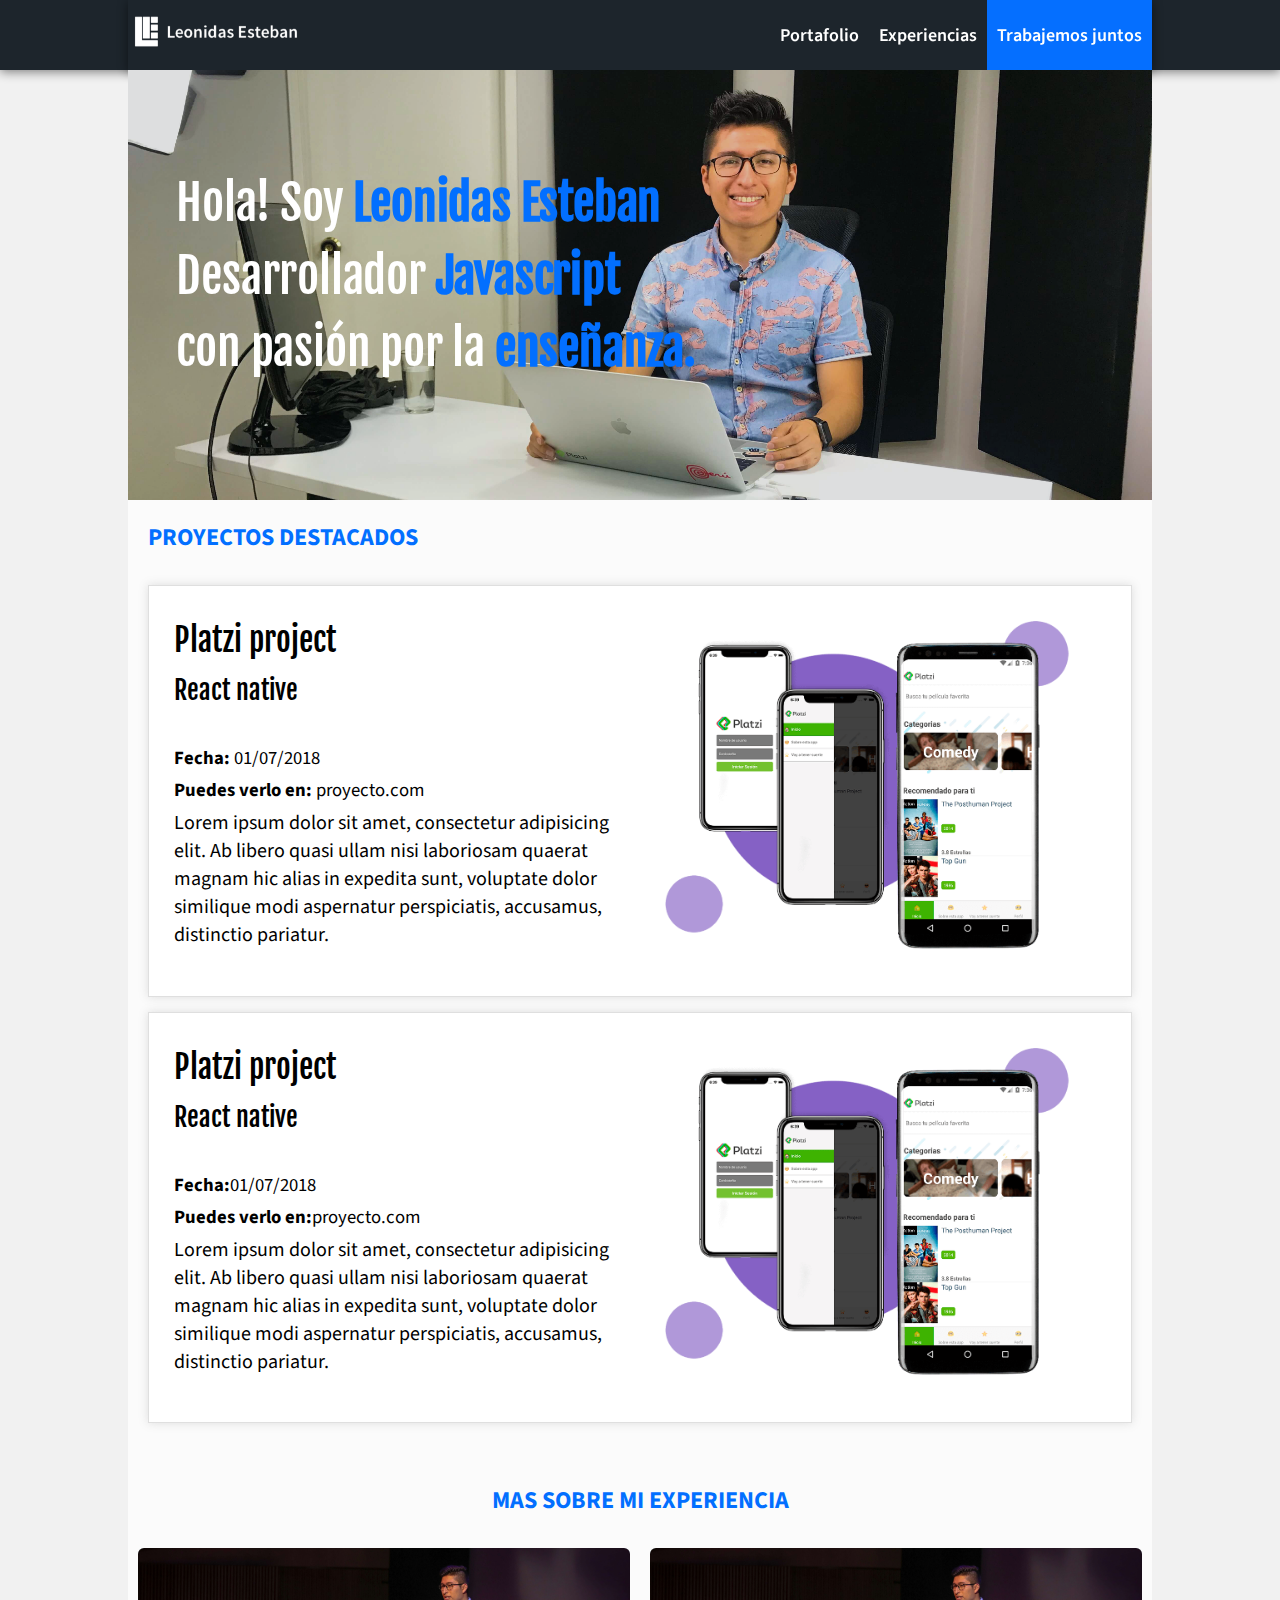
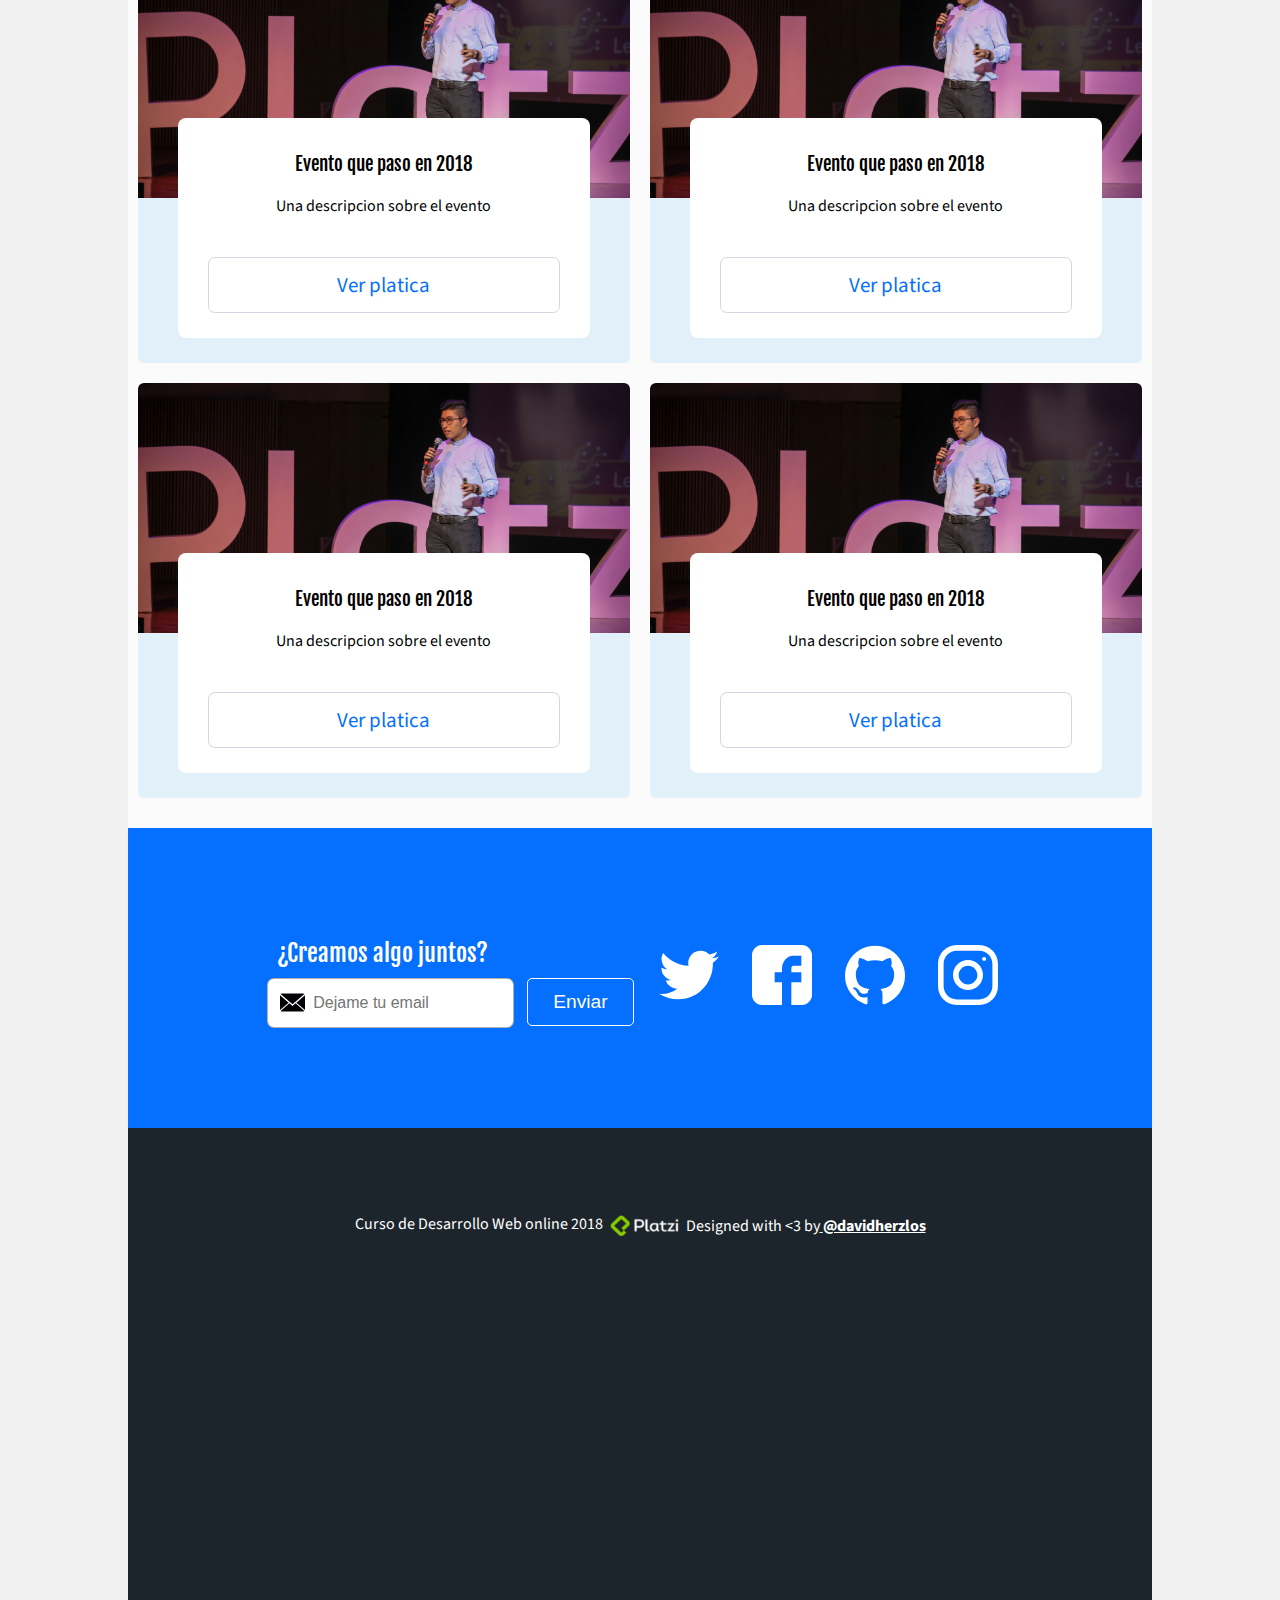
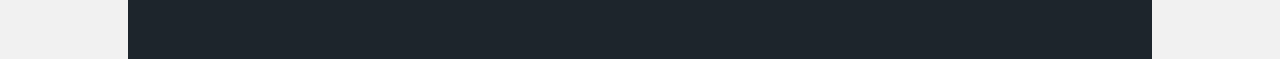
==== commit 2e60e84a: "Responsive: Hero, events, form and foother sections, media querys finished" ====
--- a/index.html
+++ b/index.html
@@ -31,7 +31,7 @@
         </div>
       </header>
     <div class="main-container">
-      <!-- <section class="hero">
+      <section class="hero">
         <div class="container">
           <h1>
             Hola! Soy <strong>Leonidas Esteban</strong><br/> Desarrollador <strong>Javascript</strong><br/>  con pasión por la <strong>enseñanza.</strong>
@@ -40,7 +40,7 @@
             <img class="hero-image" src="./images/hero.jpg" alt="Hero section">
           </figure>
         </div>
-      </section> -->
+      </section>
       <section id="portafolio" class="portfolio">
         <div class="container">
           <h2>Proyectos destacados</h2>
@@ -144,43 +144,6 @@
           </div>
         </div>
         <br>
-        <br>
-        <br>
-        <br>
-        <br>
-        <br>
-        <br>
-        <br>
-        <br>
-        <br>
-        <br>
-        <br>
-        <br>
-        <br>
-        <br>
-        <br>
-        <br>
-        <br>
-        <br>
-        <br>
-        <br>
-        <br>
-        <br>
-        <br>
-        <br>
-        <br>
-        <br>
-        <br>
-        <br>
-        <br>
-        <br>
-        <br>
-        <br>
-        <br>
-        <br>
-        <br>
-        <br>
-        <br>
       </footer>
     </div>
     <script src="https://ajax.googleapis.com/ajax/libs/jquery/1.8.3/jquery.min.js"></script>
--- a/app.css
+++ b/app.css
@@ -11,6 +11,7 @@
   font-family: 'Source Sans Pro', sans-serif;
   margin: 0;
   background-color: #f1f1f1;
+  min-width: 300px;
 }
 h1, h2, h3, h4, h5, h6 {
   font-family: 'Fjalla One', sans-serif;
@@ -18,7 +19,7 @@
 }
 h1 {
   color: white;
-  font-size: 40px;
+  font-size: 2.5em;
   line-height: 1.5em;
   letter-spacing: -.2px;
   margin: 0;
@@ -55,9 +56,17 @@
   align-items: center;
   flex: 1; /*Tomar todo el ancho de pantalla*/
   box-shadow: 0px 2px 10px #0000007a;
+  /* position: fixed;
+  top: 0; */
+  width: 100%;
+  /* z-index: 1; */
 }
 .header .logo img {
   height: 50px;
+}
+.header .menu {
+  position: sticky;
+  top: 0;
 }
 .header ol {
   display: flex;
@@ -80,28 +89,31 @@
   background: #056fff;
 }
 .hero {
-  background-color: #1b2127;
-  /* height: 300px; */
-  /* background-image: url('./images/hero.jpg'); */
-  /* background-size: 500px 300px; */
-  /* background-repeat: no-repeat; */
-  /* background-position-x: right; */
-  display: flex;
-  align-items: center;
-  justify-content: space-between;
-  /* height: 500px; */
-  /* overflow: hidden; */
-  height: 300px;;
-  padding-left: 20px;
-  flex-wrap: wrap;
+  background: #1d252c;
+  position: relative;
+  overflow: hidden;
+  /* padding: 6em 5em; */
+  height: 430px;
+}
+.hero h1 {
+  position: relative;
+  z-index: 1;
+  font-size: 303%;
+  padding: 2em 1em;
 }
 .hero figure {
-  height: inherit;
-  overflow: hidden;
+  position: absolute;
+  top: 0;
+  right: 0;
+  z-index: 0;
 }
 .hero-image {
-  width: 500px;
+  width: 100%;
   object-fit: cover;
+  object-position: center;
+  filter: opacity(85%);
+  /* transform: scale(1.2); */
+  margin-top: -110px;
 }
 .portfolio {
   background-color: #fbfbfb;
@@ -153,23 +165,7 @@
 }
 .project-image {
   width: 100%;
-}
-.footer {
-  color: white;
-  background-color: #1d252c;
-  display: flex;
-  align-items: center;
-  justify-content: space-between;
-  padding: 5px 25px;
-  flex-wrap: wrap;
-}
-.footer img {
-  width: 80px;
-  /* para alinear textos mezclados con otros elementos */
-  vertical-align: middle;
-}
-.footer a {
-  color: white;
+  
 }
 .event-list {
   padding: 20px 0;
@@ -183,8 +179,8 @@
   display: block;
 }
 .event {
-  margin: 15px 0;
-  width: 47%;
+  margin: 1%;
+  width: 48%;
   border-radius: 6px;
   overflow: hidden;
   flex-shrink: 0;
@@ -222,11 +218,11 @@
 .contact {
   background-color: #056fff;
   color: white;
-  height: 250px;
+  height: 300px;
   display: flex;
   align-items: center;
-  justify-content: space-around;
-  flex-wrap: wrap;
+  flex-wrap: wrap;
+  justify-content: space-evenly;
 }
 .social-link {
   width: 60px;
@@ -272,6 +268,23 @@
 .form-email h3 {
   font-size: 1.5em;
   margin: 10px;
+}
+.footer {
+  color: white;
+  background-color: #1d252c;
+  display: flex;
+  align-items: center;
+  justify-content: center;
+  padding: 4em 1em 25em;
+  flex-wrap: wrap;
+}
+.footer img {
+  width: 80px;
+  /* para alinear textos mezclados con otros elementos */
+  vertical-align: middle;
+}
+.footer a {
+  color: white;
 }
 .main-container {
   max-width: 1024px;
--- a/style.css
+++ b/style.css
@@ -12,6 +12,17 @@
   }
   .header ol {
     justify-content: flex-end;
+  }
+  .hero {
+    height: 200px;
+  }
+  .hero h1 {
+    position: relative;
+    font-size: 200%;
+    padding: 1em 1em;
+  }
+  .hero-image {
+    margin-top: -70px;
   }
   .contact-link {
     background: none;
@@ -31,11 +42,18 @@
   .event {
     margin: 15px auto;
     width: 70%
-
   }
 }
 
 @media screen and (max-width: 480px){
+  .header .menu {
+    background: #232d36;
+  }
+  .header .logo {
+    text-align: center;
+    display: block;
+    width: auto;
+  }
   .header ol {
     display: block;
   }
@@ -46,13 +64,71 @@
     
     justify-content: center;
   }
+  .hero {
+    height: 150px;
+  }
+  .hero h1 {
+    font-size: 160%;
+    padding: 0.5em;
+  }
+  .hero-image {
+    margin-top: -40px;
+  }
+  .project {
+    margin: 5px 5px 15px 5px;
+    border: 1px solid #9898984f;
+    flex-wrap: wrap;
+    box-shadow: none;
+  }
   .project-details {
     font-size: 15px;
+  }
+  .event {
+    margin: 15px auto;
+    width: 90%
+  }
+  .contact {
+    display: block;
+    text-align: center;
+    height: auto;
+    padding: 1.5em;
+  }
+  .contact .form-email, .contact .social {
+    padding: 2em 0;
+  }
+  .form-email button {
+    background: transparent;
+    color: white;
+    padding: 13px 25px;
+    margin: 20px auto;
+    display: block;
+    width: 56%;
   }
 }
 
 @media screen and (max-width: 320px){
-  .header .logo {
-    text-align: center;
+  .hero h1 {
+    font-size: 120%;
+    padding: 1em;
+  }
+  .hero-image {
+    margin-top: -25px;
+  }
+  .project-details {
+    font-size: 15px;
+  }
+  .event {
+    margin: 10px 0;
+    width: 100%;
+    border-radius: initial;
+  }
+  .event-detail {
+    margin: 0;
+  }
+  .form-email button {
+    width: 90%;
+  }
+  .contact .form-email, .contact .social {
+    padding: 1em 0;
   }
 }
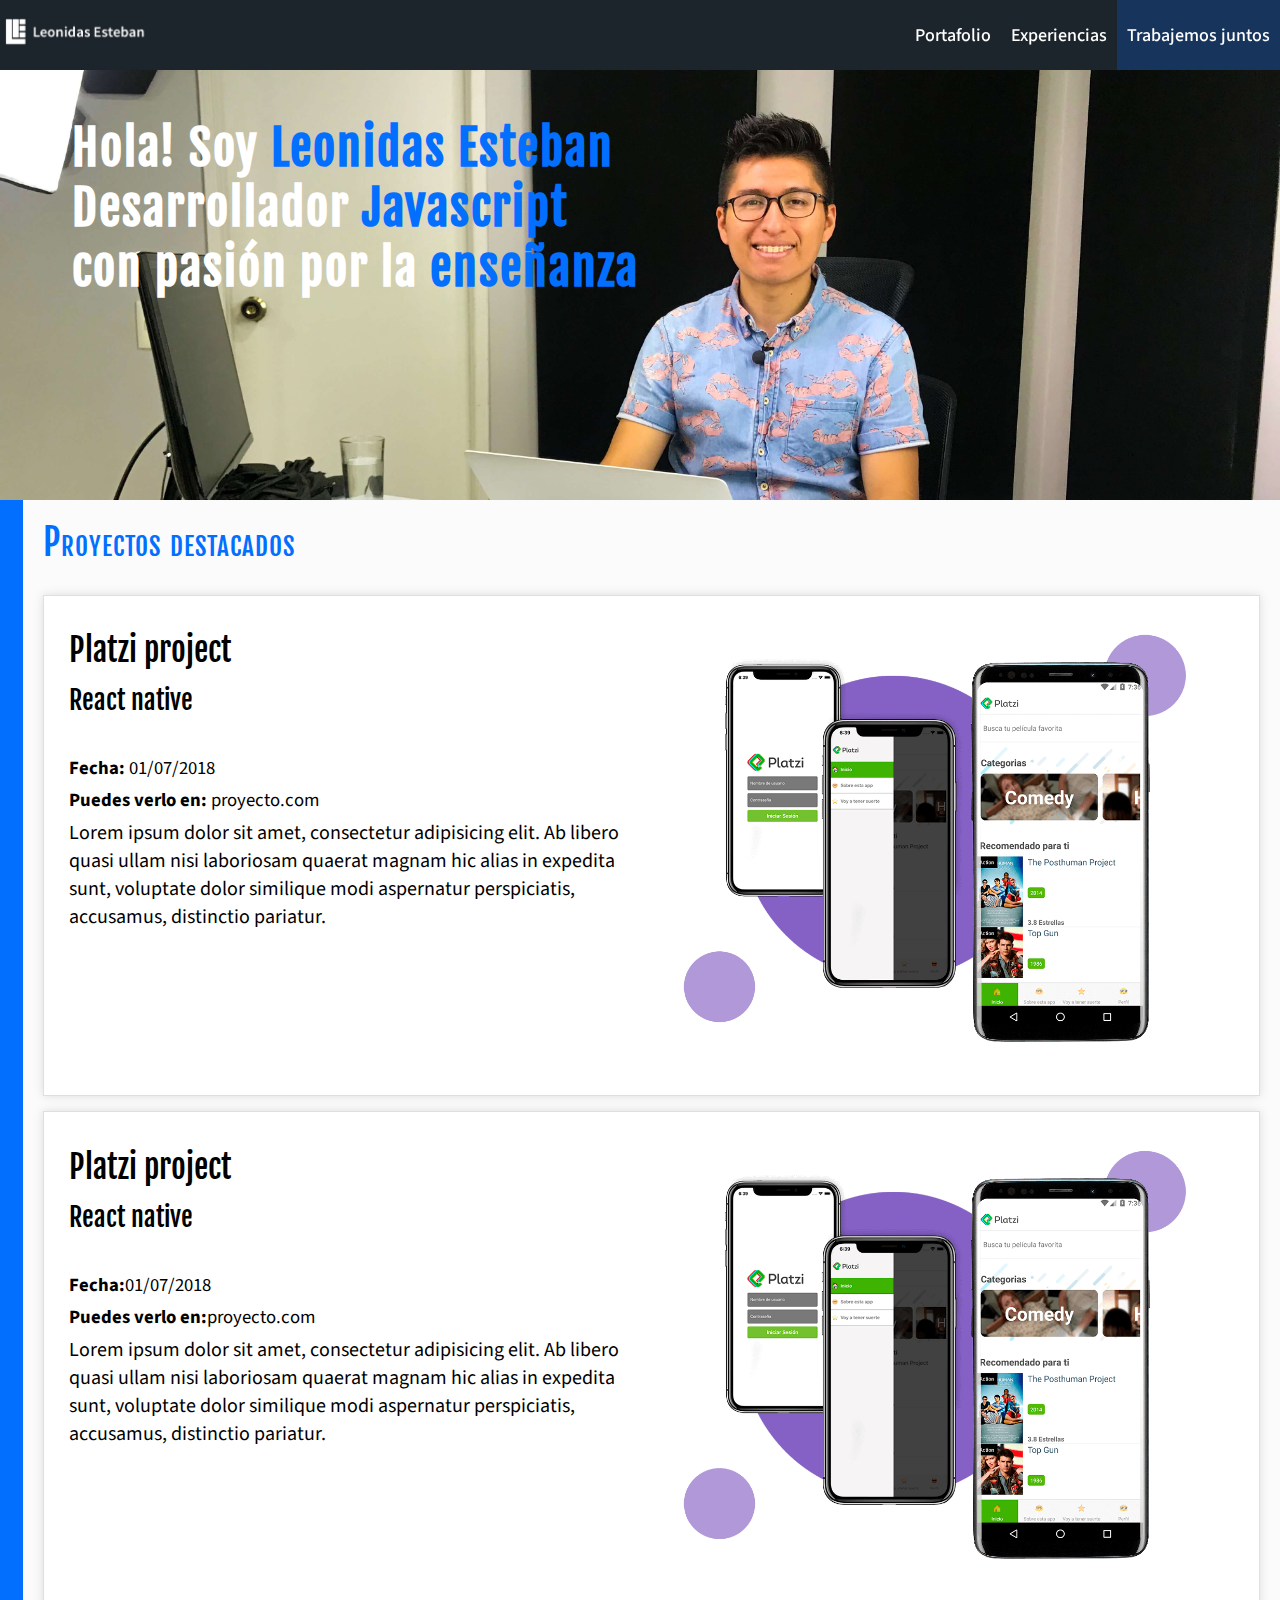
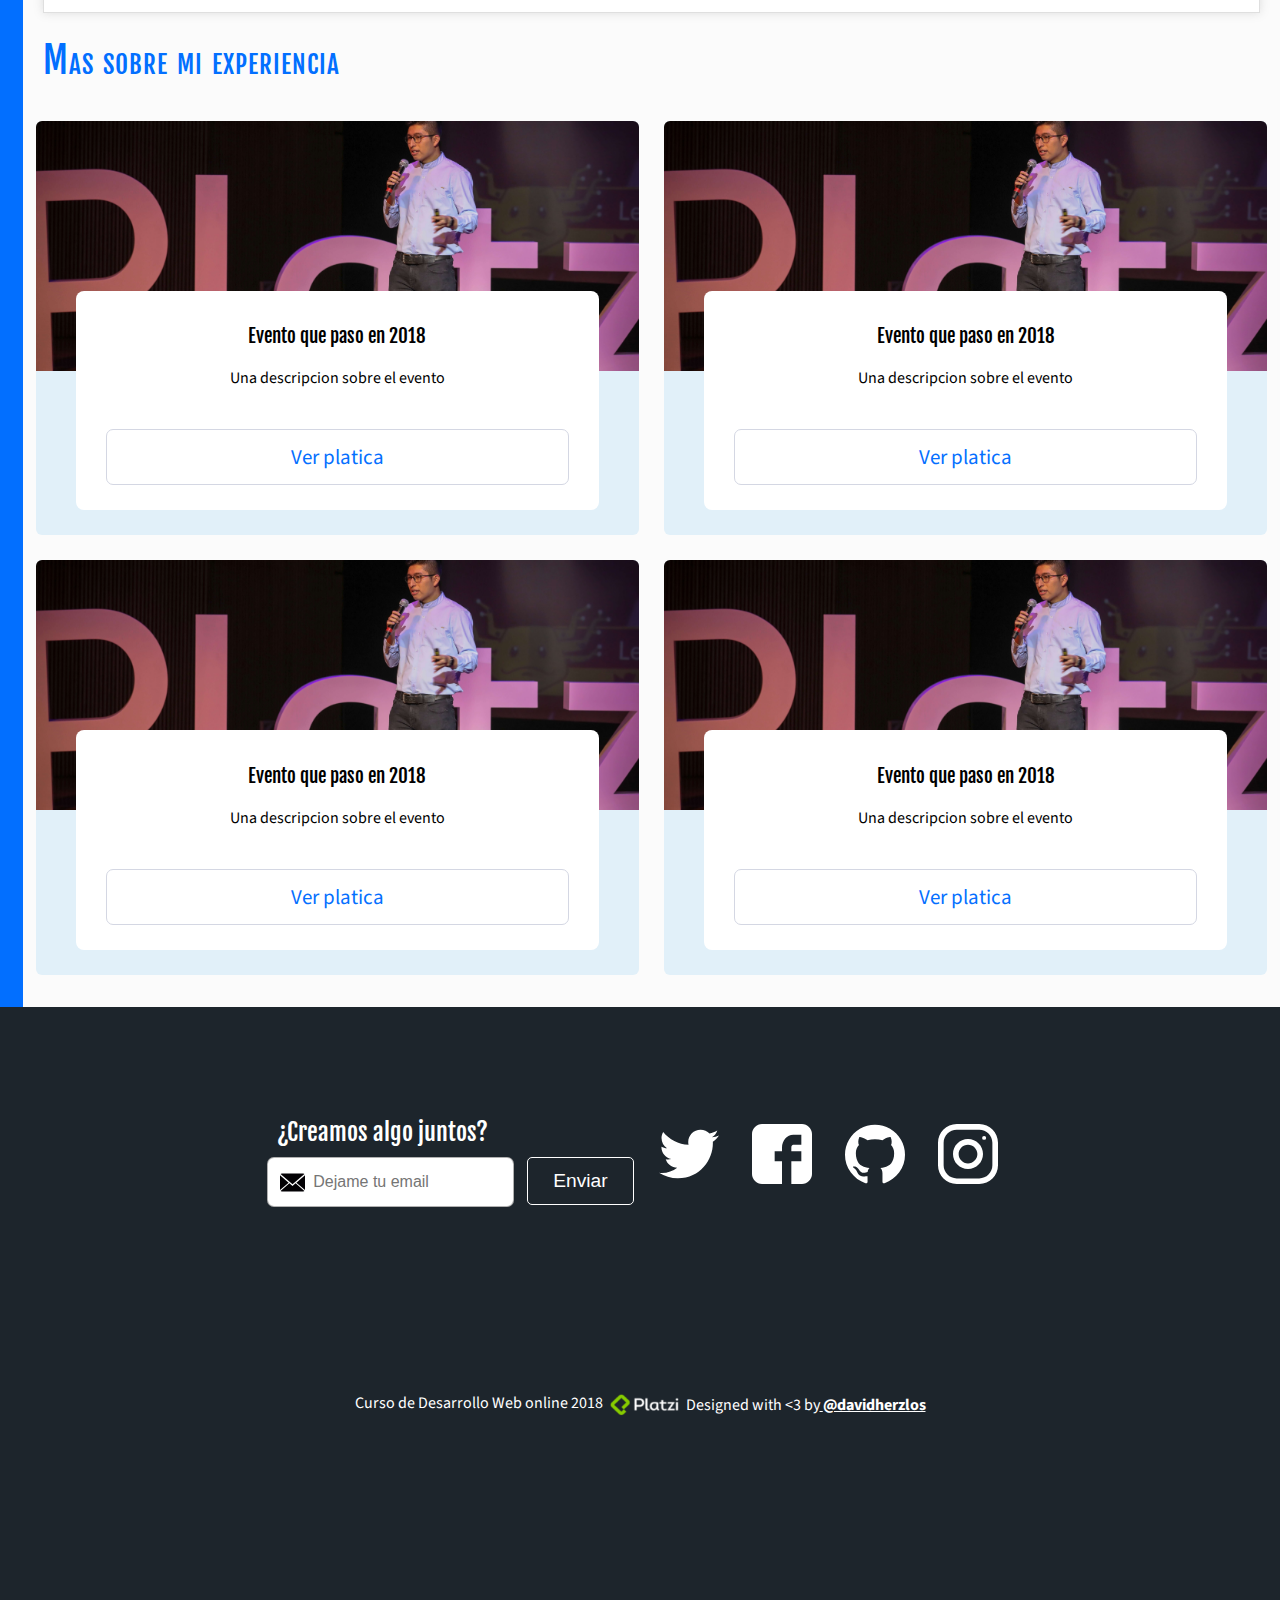
==== commit 16db764c: "Fix Header & Hero Section responsive, add scriptjs, add blue line to sections, fix size of container" ====
--- a/index.html
+++ b/index.html
@@ -34,14 +34,14 @@
       <section class="hero">
         <div class="container">
           <h1>
-            Hola! Soy <strong>Leonidas Esteban</strong><br/> Desarrollador <strong>Javascript</strong><br/>  con pasión por la <strong>enseñanza.</strong>
+            Hola! Soy <strong>Leonidas Esteban</strong><br/> Desarrollador <strong>Javascript</strong><br/>  con pasión por la <strong>enseñanza</strong>
           </h1>                                                                                      
           <figure>
             <img class="hero-image" src="./images/hero.jpg" alt="Hero section">
           </figure>
         </div>
       </section>
-      <section id="portafolio" class="portfolio">
+      <section id="portafolio" class="portfolio blue-border">
         <div class="container">
           <h2>Proyectos destacados</h2>
           <article class="project">
@@ -70,10 +70,8 @@
           </article>
         </div>
       </section>
-      <section class="event-list">
-        <div class="container">
-          <h2 id="eventos" class="event-list-title">Mas sobre mi experiencia</h2>
-        </div>
+      <h2 id="eventos" class="event-list-title blue-border">Mas sobre mi experiencia</h2>
+      <section class="event-list blue-border">
         <div class="container">
           <article class="event">
             <figure class="event-imageContainer">
@@ -117,7 +115,6 @@
           </article>
         </div>
       </section>
-      <div></div>
       <section id="contacto" class="contact">
         <div class="container">
           <form class="form-email" action="/suscripcion">
@@ -149,5 +146,6 @@
     <script src="https://ajax.googleapis.com/ajax/libs/jquery/1.8.3/jquery.min.js"></script>
     <script src="./script/animatescroll.js"></script>
     <script src="./script/scrollingEffects.js"></script>
+    <script src="script.js" defer></script>
   </body>
 </html>
--- a/app.css
+++ b/app.css
@@ -31,12 +31,11 @@
 }
 h2 {
   color: #026fff;
-  text-transform: uppercase;
-  font-family: 'Source Sans Pro', sans-serif;
-  font-weight: bolder;
-  font-size: 24px;
+  font-size: 36px;
   margin: 0;
   padding: 20px;
+  font-variant: small-caps;
+  letter-spacing: 1px;
 }
 ol, ul {
   margin: 0; 
@@ -62,7 +61,7 @@
   /* z-index: 1; */
 }
 .header .logo img {
-  height: 50px;
+  max-width: 160px;
 }
 .header .menu {
   position: sticky;
@@ -83,10 +82,14 @@
   align-items: center;
   padding: 0 10px;
   font-size: 18px;
-  font-weight: 600;
+  font-weight: 500;
+  transition: background 750ms ease-in-out;
+}
+.header a:hover {
+  background: #056dff;
 }
 .contact-link {
-  background: #056fff;
+  background: #056dff3a;
 }
 .hero {
   background: #1d252c;
@@ -98,8 +101,11 @@
 .hero h1 {
   position: relative;
   z-index: 1;
-  font-size: 303%;
-  padding: 2em 1em;
+  font-size: 300%;
+  padding: 1em 1.5em;
+  font-weight: bolder;
+  letter-spacing: 2px;
+  line-height: 60px;
 }
 .hero figure {
   position: absolute;
@@ -110,10 +116,7 @@
 .hero-image {
   width: 100%;
   object-fit: cover;
-  object-position: center;
-  filter: opacity(85%);
-  /* transform: scale(1.2); */
-  margin-top: -110px;
+  margin-top: -120px;
 }
 .portfolio {
   background-color: #fbfbfb;
@@ -173,10 +176,11 @@
   flex-wrap: wrap;
   justify-content: space-evenly;
   background-color: #fbfbfb;
+  
 }
 .event-list-title {
-  /* margin-left: 20px; */
-  display: block;
+  background-color: #fbfbfb;
+  padding: 5px 20px;
 }
 .event {
   margin: 1%;
@@ -216,7 +220,7 @@
   display: block;
 }
 .contact {
-  background-color: #056fff;
+  background-color: #1d252c;
   color: white;
   height: 300px;
   display: flex;
@@ -287,11 +291,11 @@
   color: white;
 }
 .main-container {
-  max-width: 1024px;
+  max-width: 1280px;
   margin: 0 auto;
 }
 .container {
-  max-width: 1024px;
+  max-width: 1280px;
   margin: 0 auto;
   display: inherit;
   justify-content: inherit;
@@ -302,6 +306,9 @@
   box-shadow: inherit;
   background: inherit;
   flex: inherit;
+}
+.blue-border {
+  border-left: 23px solid #026fff;
 }
 /* Media querys, practice */
 
--- a/style.css
+++ b/style.css
@@ -1,8 +1,21 @@
 /* Media querys standar para Desktop First, recomendable asegurar se vea bien en estas medidas */
 
-@media screen and (max-width: 1024px){
-  
-  
+@media screen and (max-width: 1023px){
+  .hero {
+    height: 350px;
+  }
+  .hero h1 {
+    font-size: 230%;
+    padding: 1.5em 1em;
+    letter-spacing: 1px;
+    line-height: 50px;
+  }
+  .hero-image {
+    margin-top: -70px;
+  }
+  .blue-border {
+    border-left: 18px solid #026fff;
+  }
 }
 
 @media screen and (max-width: 767px){ /* Un pixel abajo del ipad*/
@@ -14,15 +27,16 @@
     justify-content: flex-end;
   }
   .hero {
-    height: 200px;
+    height: 300px;
   }
   .hero h1 {
-    position: relative;
-    font-size: 200%;
-    padding: 1em 1em;
+    font-size: 180%;
+    padding: 2.5em 1em;
+    line-height: 35px;
+    background: unset;
   }
   .hero-image {
-    margin-top: -70px;
+    margin-top: -50px;
   }
   .contact-link {
     background: none;
@@ -43,36 +57,56 @@
     margin: 15px auto;
     width: 70%
   }
+  .blue-border {
+    border-left: 14px solid #026fff;
+  }
 }
 
-@media screen and (max-width: 480px){
+@media screen and (max-width: 479px){
   .header .menu {
-    background: #232d36;
+    background: #1d252c;
+
   }
   .header .logo {
     text-align: center;
     display: block;
     width: auto;
+    padding: 10px 0;
+  }
+  .header .logo img {
+    width: 160px;
   }
   .header ol {
     display: block;
   }
   .header ol li {
-    height: 80px;
+    height: 60px;
   }
   .header a {
     
     justify-content: center;
   }
   .hero {
-    height: 150px;
+    height: 240px;
   }
   .hero h1 {
-    font-size: 160%;
-    padding: 0.5em;
+    font-size: 120%;
+    line-height: 25px;
+    font-weight: normal;
+    letter-spacing: initial;
+    background: #1d252caf;
+    padding:  0.7em 0.3em;
+    border-radius: 0 3px 0 0;
+    position: absolute;
+    bottom: 0;
+    left: 0;
+  }
+  .hero h1 strong {
+    text-shadow: 0px 0px 0px rgba(0, 0, 0, 0.431);
   }
   .hero-image {
-    margin-top: -40px;
+    margin-top: 40px;
+    transform: scale(1.8);
   }
   .project {
     margin: 5px 5px 15px 5px;
@@ -104,15 +138,24 @@
     display: block;
     width: 56%;
   }
+  .blue-border {
+    border-left: 10px solid #026fff;
+  }
 }
 
 @media screen and (max-width: 320px){
+  .hero {
+    height: 240px;
+  }
   .hero h1 {
-    font-size: 120%;
-    padding: 1em;
+    font-size: 110%;
+    line-height: 23px;
+    padding:  0.3em 1em;
+    right:0;
   }
   .hero-image {
-    margin-top: -25px;
+    margin-top: 10px;
+    transform: scale(1.5);
   }
   .project-details {
     font-size: 15px;
@@ -131,4 +174,7 @@
   .contact .form-email, .contact .social {
     padding: 1em 0;
   }
+  .blue-border {
+    border-left: initial;
+  }
 }
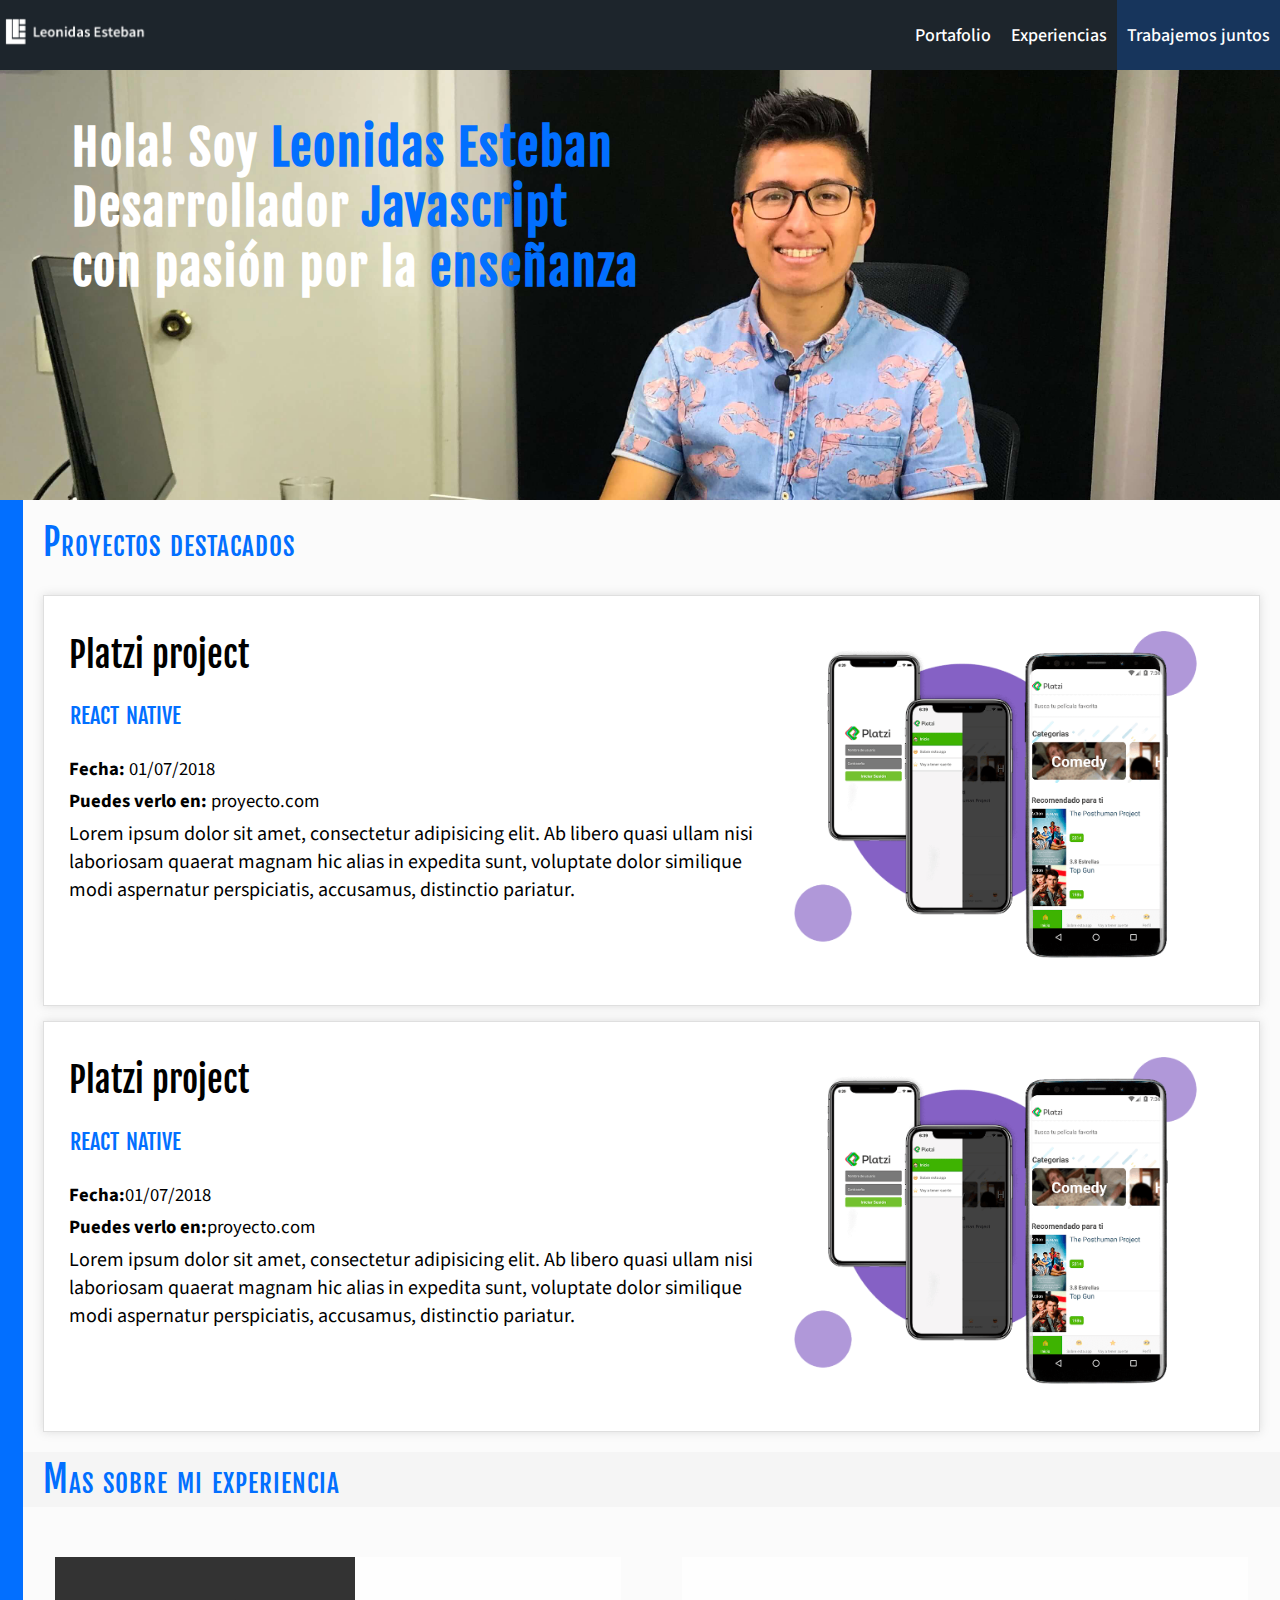
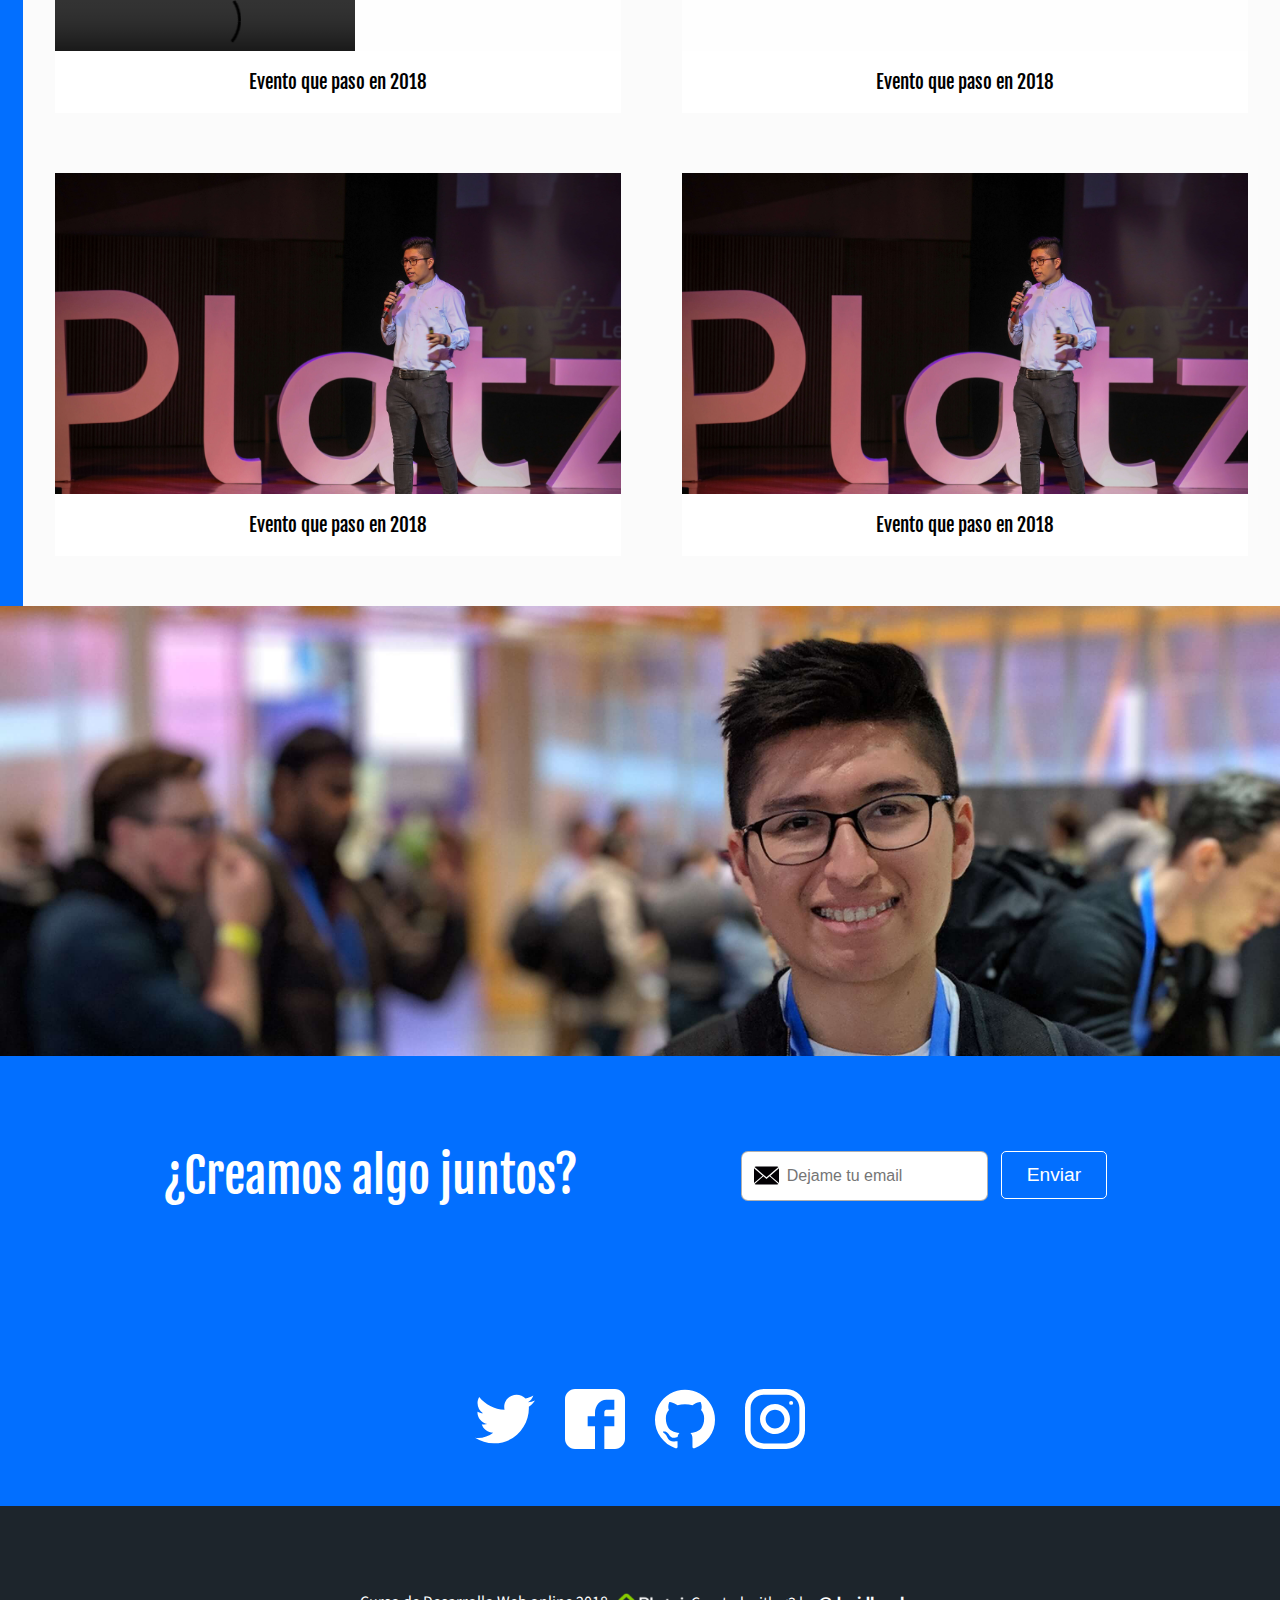
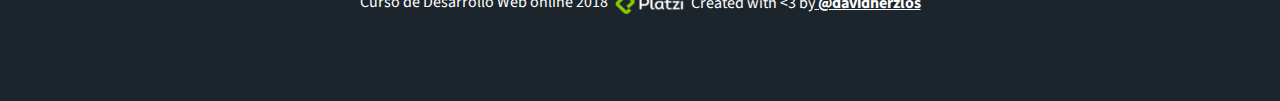
==== commit 7aeb3993: "Add burguer menu, button & media querys" ====
--- a/index.html
+++ b/index.html
@@ -14,7 +14,8 @@
     <!-- Como cargar hoja de estilos con media querys -->
     <!-- <link rel="stylesheet" href="large.css" media="screen and (max-width: 1024px)"> -->
   </head>
-  <body>
+  <body id="home">
+      <i class="icon-menu"></i>
       <header class="header">
         <div class="container">
           <figure class="logo">
@@ -23,6 +24,7 @@
           <nav class="menu">
             <ol>
               <!-- Las ligas de preferencia en espanol -->
+              <li><a id="home-anchor" class="home-link" href="#">Home</a></li>
               <li><a id="portafolio-anchor" class="portfolio-link" href="#">Portafolio</a></li>
               <li><a id="experiencias-anchor" class="events-link" href="#">Experiencias</a></li>
               <li><a id="contacto-anchor" class="contact-link" href="#">Trabajemos juntos</a></li>
@@ -75,11 +77,20 @@
         <div class="container">
           <article class="event">
             <figure class="event-imageContainer">
-              <img class="event-image" src="./images/platzi-conf.jpg" alt="" width="500px" />
+                <video class="html-video" src="https://github.com/LeonidasEsteban/responsive-design-portafolio/blob/master/videos/f8.mp4?raw=true" controls></video>
+              <!-- <img class="event-image" src="./images/platzi-conf.jpg" alt="" width="500px" /> -->
             </figure>
             <div class="event-detail">
               <h3 class="event-title">Evento que paso en 2018</h3>
-              <p class="event-description">Una descripcion sobre el evento</p>
+              <a class="event-url" href="#">Ver platica</a>
+            </div>
+          </article>
+          <article class="event">
+            <figure class="event-imageContainer">
+                <!-- <iframe class="youtube-video" src="https://www.youtube.com/embed/NDG1cO6B0PQ" frameborder="0" encrypted-media" allowfullscreen></iframe> -->
+            </figure>
+            <div class="event-detail">
+              <h3 class="event-title">Evento que paso en 2018</h3>
               <a class="event-url" href="#">Ver platica</a>
             </div>
           </article>
@@ -89,7 +100,6 @@
             </figure>
             <div class="event-detail">
               <h3 class="event-title">Evento que paso en 2018</h3>
-              <p class="event-description">Una descripcion sobre el evento</p>
               <a class="event-url" href="#">Ver platica</a>
             </div>
           </article>
@@ -99,27 +109,19 @@
             </figure>
             <div class="event-detail">
               <h3 class="event-title">Evento que paso en 2018</h3>
-              <p class="event-description">Una descripcion sobre el evento</p>
-              <a class="event-url" href="#">Ver platica</a>
-            </div>
-          </article>
-          <article class="event">
-            <figure class="event-imageContainer">
-              <img class="event-image" src="./images/platzi-conf.jpg" alt="" width="500px" />
-            </figure>
-            <div class="event-detail">
-              <h3 class="event-title">Evento que paso en 2018</h3>
-              <p class="event-description">Una descripcion sobre el evento</p>
               <a class="event-url" href="#">Ver platica</a>
             </div>
           </article>
         </div>
       </section>
-      <section id="contacto" class="contact">
+      <figure id="contacto" class="contact-photo">
+        <img src="./images/f8.JPG" alt="">
+      </figure>
+      <section class="contact">
         <div class="container">
+            <h3>¿Creamos algo juntos?</h3>
           <form class="form-email" action="/suscripcion">
             <!-- <label for="emailField">Djame tu email</label> esto es bueno para checkboxes por ejemplo, ya que no cuenta con placeholder-->
-            <h3>¿Creamos algo juntos?</h3>
             <input id="emailField" type="email" placeholder="Dejame tu email" required>
             <button type="submit" name="button">Enviar</button>
           </form>
@@ -137,7 +139,7 @@
             <p>Curso de Desarrollo Web online 2018 <img src="./images/platzi.png" alt="Platzi"></p>
           </div>
           <div>
-              Designed with <3 by<a href="https://twitter.com/davidherzlos"> <strong>@davidherzlos</strong></a>
+              Created with <3 by<a href="https://twitter.com/davidherzlos"> <strong>@davidherzlos</strong></a>
           </div>
         </div>
         <br>
--- a/app.css
+++ b/app.css
@@ -2,6 +2,7 @@
 /* gris claro #626262 */
 /* background gris #1b2127 */
 /* celeste  #026fff */
+
 
 /* Imports */
 @import url('https://fonts.googleapis.com/css?family=Fjalla+One|Source+Sans+Pro');
@@ -11,7 +12,8 @@
   font-family: 'Source Sans Pro', sans-serif;
   margin: 0;
   background-color: #f1f1f1;
-  min-width: 300px;
+  min-width: 270px;
+
 }
 h1, h2, h3, h4, h5, h6 {
   font-family: 'Fjalla One', sans-serif;
@@ -63,10 +65,6 @@
 .header .logo img {
   max-width: 160px;
 }
-.header .menu {
-  position: sticky;
-  top: 0;
-}
 .header ol {
   display: flex;
 }
@@ -87,6 +85,9 @@
 }
 .header a:hover {
   background: #056dff;
+}
+.header .home-link{
+  opacity: 0;
 }
 .contact-link {
   background: #056dff3a;
@@ -116,7 +117,8 @@
 .hero-image {
   width: 100%;
   object-fit: cover;
-  margin-top: -120px;
+  margin-top: -80px;
+  transform: scale(1.2);
 }
 .portfolio {
   background-color: #fbfbfb;
@@ -139,20 +141,23 @@
   flex-wrap: wrap;
 }
 .project-details {
-  width: 50%;
+  width: 60%;
   font-size: 16px;
 }
 .project-title {
   margin: 0.441176471em 0.147058824em;
+  font-size: 2.2em;
+}
+.project-course {
   font-size: 2em;
-}
-.project-course {
-  font-size: 1.6em;
-  margin: 0 0.1953125em 1.3671875em
+  margin: 0 0.1953125em 0;
+  font-variant: small-caps;
+  color: #026fff;
+  text-transform: lowercase;
 }
 .project-date {
   font-size: 1.4em;
-  margin: 0 0.210084034em;
+  margin: 20px 0.210084034em 0;
   
 }
 .project-url {
@@ -164,7 +169,7 @@
   margin: 0.210084034em 0.25em;
 }
 .project-imageContainer {
-  width: 50%;
+  width: 40%;
 }
 .project-image {
   width: 100%;
@@ -179,19 +184,19 @@
   
 }
 .event-list-title {
-  background-color: #fbfbfb;
+  background-color: #fbfbfb6b;
   padding: 5px 20px;
 }
 .event {
-  margin: 1%;
-  width: 48%;
-  border-radius: 6px;
+  margin: 30px;
+  width: 45%;
   overflow: hidden;
-  flex-shrink: 0;
-  background-color: hsl(202, 67%, 93%);
+  flex-shrink: 1;
+  position: relative;
+  background-color: hsla(0, 0%, 100%, 0.781);
 }
 .event-imageContainer{
-  height: 250px;
+  max-height: auto;
 }
 .event img {
   width: 100%;
@@ -200,40 +205,66 @@
   object-fit: cover;
 }
 .event-detail {
-  margin: 25px 40px;
-  margin-top: -80px;
+  /* display: none; */
   background-color: white;
-  position: relative;
-  padding: 15px 30px;
+  /* padding: 10px 30px; */
   text-align: center;
-  border-radius: 8px;
+  opacity: 1;
+  position: absolute;
+  bottom: 0;
+  left: 0;
+  right: 0;
 }
 .event-url {
   /* el border asimila el color del texto */
   color: #056fff;
-  border: 1px solid rgb(212, 215, 227);
+  /* border: 1px solid rgb(212, 215, 227); */
   padding: 12px 20px;
   text-decoration: none;
   border-radius: 7px;
-  font-size: 21px;
-  margin: 40px 0px 10px;
-  display: block;
+  font-size: 22px;
+  display: none;
+  transition: all 750ms linear;
+}
+.event-detail:hover .event-url{
+  display: initial;
+  cursor: pointer;
 }
 .contact {
-  background-color: #1d252c;
-  color: white;
-  height: 300px;
+  background-color: #026fff;
+  color: white;
+  height: 50vh;
+  width: 100%;
   display: flex;
   align-items: center;
   flex-wrap: wrap;
   justify-content: space-evenly;
+}
+.contact h3 {
+  font-size: 3em;
+  align-self: center;
+}
+.contact-photo {
+  height: 50vh;
+  overflow: hidden;
+}
+.contact-photo img {
+  width: 100%;
+  margin-top: -350px;
+}
+.social {
+  margin-top: 36px;
+  width: 100%;
+  display: flex;
+  justify-content: center;
+  flex-wrap: wrap;
 }
 .social-link {
   width: 60px;
   height: 60px;
   background-size: 60px 60px;
   display: inline-block;
-  margin: 0 15px;
+  margin: 15px;
 }
 .social-link.twitter {
   background-image: url('./images/twitter.svg');
@@ -279,7 +310,7 @@
   display: flex;
   align-items: center;
   justify-content: center;
-  padding: 4em 1em 25em;
+  padding: 4em 1em 4em;
   flex-wrap: wrap;
 }
 .footer img {
@@ -295,6 +326,7 @@
   margin: 0 auto;
 }
 .container {
+  width: inherit;
   max-width: 1280px;
   margin: 0 auto;
   display: inherit;
@@ -310,6 +342,34 @@
 .blue-border {
   border-left: 23px solid #026fff;
 }
+.html-video {
+  max-width: 100%;
+  height: auto;
+  background :white;
+}
+.youtube-video {
+  max-width: 100%;
+  height: auto;
+  background :white;
+}
+.icon-menu{
+  color: rgba(255, 255, 255, 0.678);
+  position: fixed;
+  top: 10px;
+  right: 10px;
+  display: none;
+  font-weight: 100;
+  transition: color 250ms linear;
+  z-index: 101;
+  border-radius: 50%;
+  padding: 7px;
+  background: #1d252c;
+  font-size: 35px;
+}
+.icon-menu:hover{
+  cursor: pointer;
+  color: rgba(255, 255, 255, 0.822);
+}
 /* Media querys, practice */
 
 /* For printing pages  */
@@ -330,3 +390,33 @@
     font-size: 6rem;
   }
 } */
+
+@font-face {
+  font-family: 'icomoon';
+  src:  url('fonts/icomoon.eot?jp0i59');
+  src:  url('fonts/icomoon.eot?jp0i59#iefix') format('embedded-opentype'),
+    url('fonts/icomoon.ttf?jp0i59') format('truetype'),
+    url('fonts/icomoon.woff?jp0i59') format('woff'),
+    url('fonts/icomoon.svg?jp0i59#icomoon') format('svg');
+  font-weight: normal;
+  font-style: normal;
+}
+
+[class^="icon-"], [class*=" icon-"] {
+  /* use !important to prevent issues with browser extensions that change fonts */
+  font-family: 'icomoon' !important;
+  speak: none;
+  font-style: normal;
+  font-weight: normal;
+  font-variant: normal;
+  text-transform: none;
+  line-height: 1;
+
+  /* Better Font Rendering =========== */
+  -webkit-font-smoothing: antialiased;
+  -moz-osx-font-smoothing: grayscale;
+}
+
+.icon-menu:before {
+  content: "\e900";
+}
--- a/style.css
+++ b/style.css
@@ -1,6 +1,7 @@
 /* Media querys standar para Desktop First, recomendable asegurar se vea bien en estas medidas */
 
 @media screen and (max-width: 1023px){
+  
   .hero {
     height: 350px;
   }
@@ -16,6 +17,28 @@
   .blue-border {
     border-left: 18px solid #026fff;
   }
+  .project-details {
+    width: 50%;
+  }
+  .project-imageContainer {
+    width: 50%;
+  }
+  .event{
+    width: 70%;
+  }
+  .contact {
+    height: 40vh;
+  }
+  .contact h3 {
+    font-size: 2.5em;
+  }
+  .contact-photo {
+    height: 60vh;
+  }
+  .contact-photo img {
+    width: 100%;
+    margin-top: -150px;
+  }
 }
 
 @media screen and (max-width: 767px){ /* Un pixel abajo del ipad*/
@@ -49,6 +72,10 @@
   }
   .project-imageContainer {
     width: auto;
+    text-align: center;
+  }
+  .project-image {
+    width: 85%;
   }
   .event-list {
     display: block;
@@ -60,15 +87,20 @@
   .blue-border {
     border-left: 14px solid #026fff;
   }
+  .contact {
+    height: 45vh;
+  }
+  .contact-photo {
+    height: 55vh;
+  }
+  .contact-photo img {
+    margin-top: -100px;
+  }
+  
 }
 
 @media screen and (max-width: 479px){
-  .header .menu {
-    background: #1d252c;
-
-  }
   .header .logo {
-    text-align: center;
     display: block;
     width: auto;
     padding: 10px 0;
@@ -76,15 +108,40 @@
   .header .logo img {
     width: 160px;
   }
+  .header .menu{
+    background: #000000d8;
+    position: fixed;
+    top: 0;
+    left: -100vw;
+    bottom: 0;
+    width: 100vw;
+    z-index: 100;
+    display: flex;
+    flex-direction: column;
+    justify-content: space-evenly;
+    transition: left 250ms ease-in-out;
+  }
+  .menu.is-active{
+    left: 0;
+  }
   .header ol {
     display: block;
   }
   .header ol li {
     height: 60px;
   }
+  .header a:hover {
+    background: none;
+  }
+  .header .home-link{
+    opacity: 1;
+  }
   .header a {
-    
     justify-content: center;
+    font-weight: 500;
+    letter-spacing: 1px;
+    font-size: 1.5em;
+    text-decoration: underline;
   }
   .hero {
     height: 240px;
@@ -110,22 +167,36 @@
   }
   .project {
     margin: 5px 5px 15px 5px;
-    border: 1px solid #9898984f;
+    border: initial;
     flex-wrap: wrap;
     box-shadow: none;
   }
+  .project-title {
+    margin: 0 0 0.441176471em 0;
+    font-size: 2em;
+  }
   .project-details {
     font-size: 15px;
+  }
+  .project-image {
+    width: 100%;
   }
   .event {
     margin: 15px auto;
     width: 90%
   }
   .contact {
-    display: block;
-    text-align: center;
-    height: auto;
-    padding: 1.5em;
+    height: initial;
+  }
+  .contact-photo {
+    height: initial;
+  }
+  .contact-photo img {
+    margin-top: 0;
+    transform: scale(1.2);
+  }
+  .contact h3 {
+    font-size: 2em;
   }
   .contact .form-email, .contact .social {
     padding: 2em 0;
@@ -141,6 +212,9 @@
   .blue-border {
     border-left: 10px solid #026fff;
   }
+  .icon-menu{
+    display: block;
+  }
 }
 
 @media screen and (max-width: 320px){
@@ -161,7 +235,7 @@
     font-size: 15px;
   }
   .event {
-    margin: 10px 0;
+    margin: 40px 0;
     width: 100%;
     border-radius: initial;
   }
@@ -169,7 +243,10 @@
     margin: 0;
   }
   .form-email button {
-    width: 90%;
+    width: initial;
+  }
+  .form-email button {
+    width: initial;
   }
   .contact .form-email, .contact .social {
     padding: 1em 0;
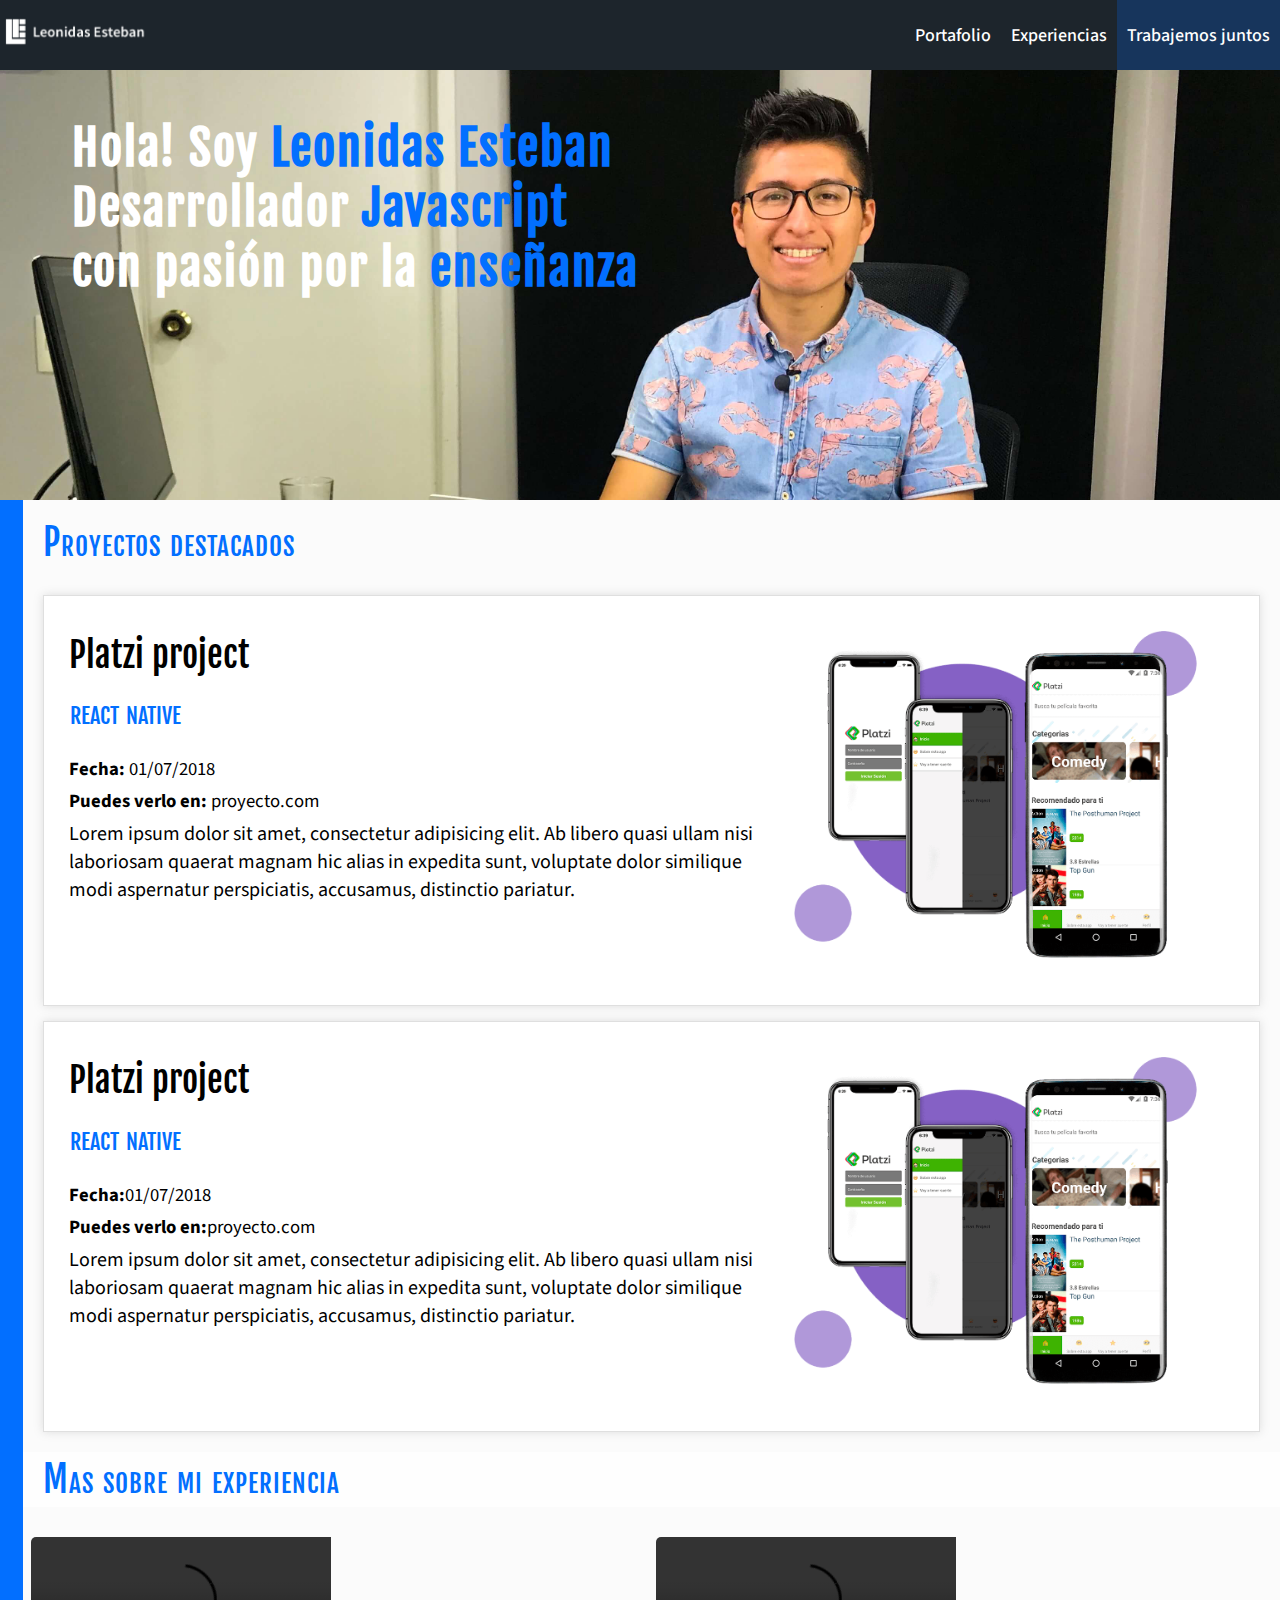
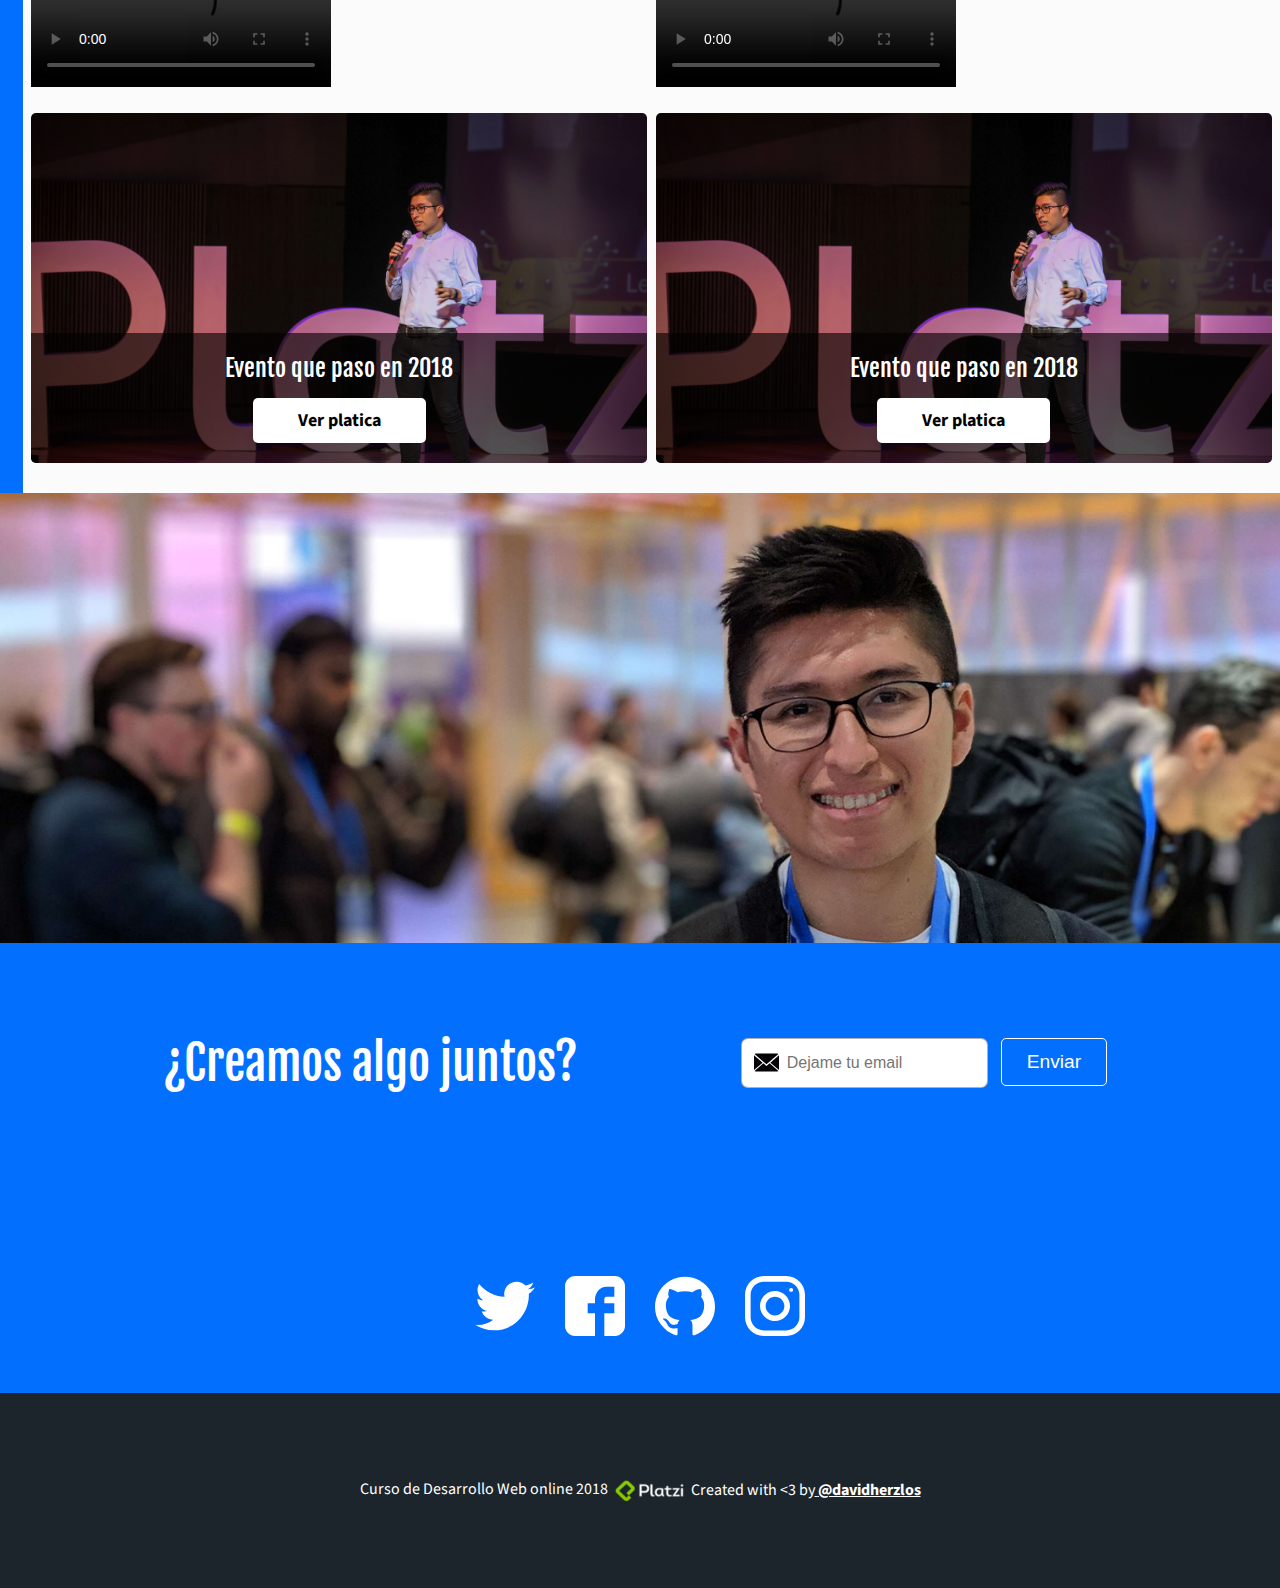
==== commit 6c8da249: "Add readme, fix events" ====
--- a/index.html
+++ b/index.html
@@ -87,7 +87,8 @@
           </article>
           <article class="event">
             <figure class="event-imageContainer">
-                <!-- <iframe class="youtube-video" src="https://www.youtube.com/embed/NDG1cO6B0PQ" frameborder="0" encrypted-media" allowfullscreen></iframe> -->
+                <video class="html-video" src="https://github.com/LeonidasEsteban/responsive-design-portafolio/blob/master/videos/f8.mp4?raw=true" controls></video>
+              <!-- <img class="event-image" src="./images/platzi-conf.jpg" alt="" width="500px" /> -->
             </figure>
             <div class="event-detail">
               <h3 class="event-title">Evento que paso en 2018</h3>
@@ -98,7 +99,7 @@
             <figure class="event-imageContainer">
               <img class="event-image" src="./images/platzi-conf.jpg" alt="" width="500px" />
             </figure>
-            <div class="event-detail">
+            <div class="event-detail event-detail-bottom">
               <h3 class="event-title">Evento que paso en 2018</h3>
               <a class="event-url" href="#">Ver platica</a>
             </div>
@@ -107,7 +108,7 @@
             <figure class="event-imageContainer">
               <img class="event-image" src="./images/platzi-conf.jpg" alt="" width="500px" />
             </figure>
-            <div class="event-detail">
+            <div class="event-detail event-detail-bottom">
               <h3 class="event-title">Evento que paso en 2018</h3>
               <a class="event-url" href="#">Ver platica</a>
             </div>
--- a/app.css
+++ b/app.css
@@ -184,51 +184,74 @@
   
 }
 .event-list-title {
-  background-color: #fbfbfb6b;
+  background-color: #fefefe;
   padding: 5px 20px;
 }
 .event {
-  margin: 30px;
-  width: 45%;
+  width: 49%;
+  margin: 10px 0;
+  border-radius: 5px;
   overflow: hidden;
-  flex-shrink: 1;
   position: relative;
-  background-color: hsla(0, 0%, 100%, 0.781);
 }
 .event-imageContainer{
-  max-height: auto;
+  max-height: 350px;
 }
 .event img {
   width: 100%;
-  height: 100%;
-  /* ATención, para ajustar imagenes */
-  object-fit: cover;
+  object-position: center;
 }
 .event-detail {
-  /* display: none; */
-  background-color: white;
-  /* padding: 10px 30px; */
+  padding: 20px;
+  background-color: rgba(27, 76, 139, 0.616);
   text-align: center;
-  opacity: 1;
   position: absolute;
-  bottom: 0;
+  top: 0;
   left: 0;
   right: 0;
+  opacity: 0;
+  transition: all 750ms ease-in-out;
+}
+.event-detail-bottom {
+  background-color: rgba(0, 0, 0, 0.609);
+  top: initial;
+  bottom: 0;
+  opacity: 1;
+  transition: all 250ms ease-in-out;
+}
+.event-title {
+  font-size: 1.5em;
+  font-family: 'Fjalla One', sans-serif;
+  color: white;
+  letter-spacing: 0;
+  margin: 0;
+  padding-bottom: 15px;
 }
 .event-url {
   /* el border asimila el color del texto */
-  color: #056fff;
-  /* border: 1px solid rgb(212, 215, 227); */
-  padding: 12px 20px;
+  background: white;
+  color: #000000;
+  font-weight: bold;
+  padding: 10px 0;
   text-decoration: none;
-  border-radius: 7px;
-  font-size: 22px;
-  display: none;
-  transition: all 750ms linear;
-}
-.event-detail:hover .event-url{
-  display: initial;
+  border-radius: 5px;
+  font-size: 18px;
+  display: block;
+  max-width: 30%;
+  margin: 0 auto;
+  transition: all 250ms ease-in-out;
+}
+.event-url:hover{
+  transform: scale(1.1);
+}
+.event:hover{
   cursor: pointer;
+}
+.event:hover .event-detail{
+  opacity: 1;
+}
+.event:hover .event-detail-bottom{
+  top: 0;
 }
 .contact {
   background-color: #026fff;
--- a/style.css
+++ b/style.css
@@ -24,7 +24,10 @@
     width: 50%;
   }
   .event{
-    width: 70%;
+    width: 80%;
+  }
+  .event-imageContainer{
+    max-height: initial;
   }
   .contact {
     height: 40vh;
@@ -81,8 +84,8 @@
     display: block;
   }
   .event {
-    margin: 15px auto;
-    width: 70%
+    margin: 20px auto;
+    width: 80%
   }
   .blue-border {
     border-left: 14px solid #026fff;
@@ -182,8 +185,31 @@
     width: 100%;
   }
   .event {
+    margin: 10px auto;
+    width: 90%;
+    border-radius: 0;
+  }
+  .event-detail{
+    padding: 0;
+  }
+  .event-title {
+    font-size: 1.2em;
+    margin: 0;
+    padding: 0;
+    padding-top: 8px;
+  }
+  .event-url {
+    /* el border asimila el color del texto */
+    background: initial;
+    color: white;
+    font-weight: bolder;
+    padding: 0px 20px;
+    text-decoration: underline;
+    border: none;
+    font-size: 20px;
+    display: block;
     margin: 15px auto;
-    width: 90%
+    transition: all 250ms ease-in-out;
   }
   .contact {
     height: initial;
